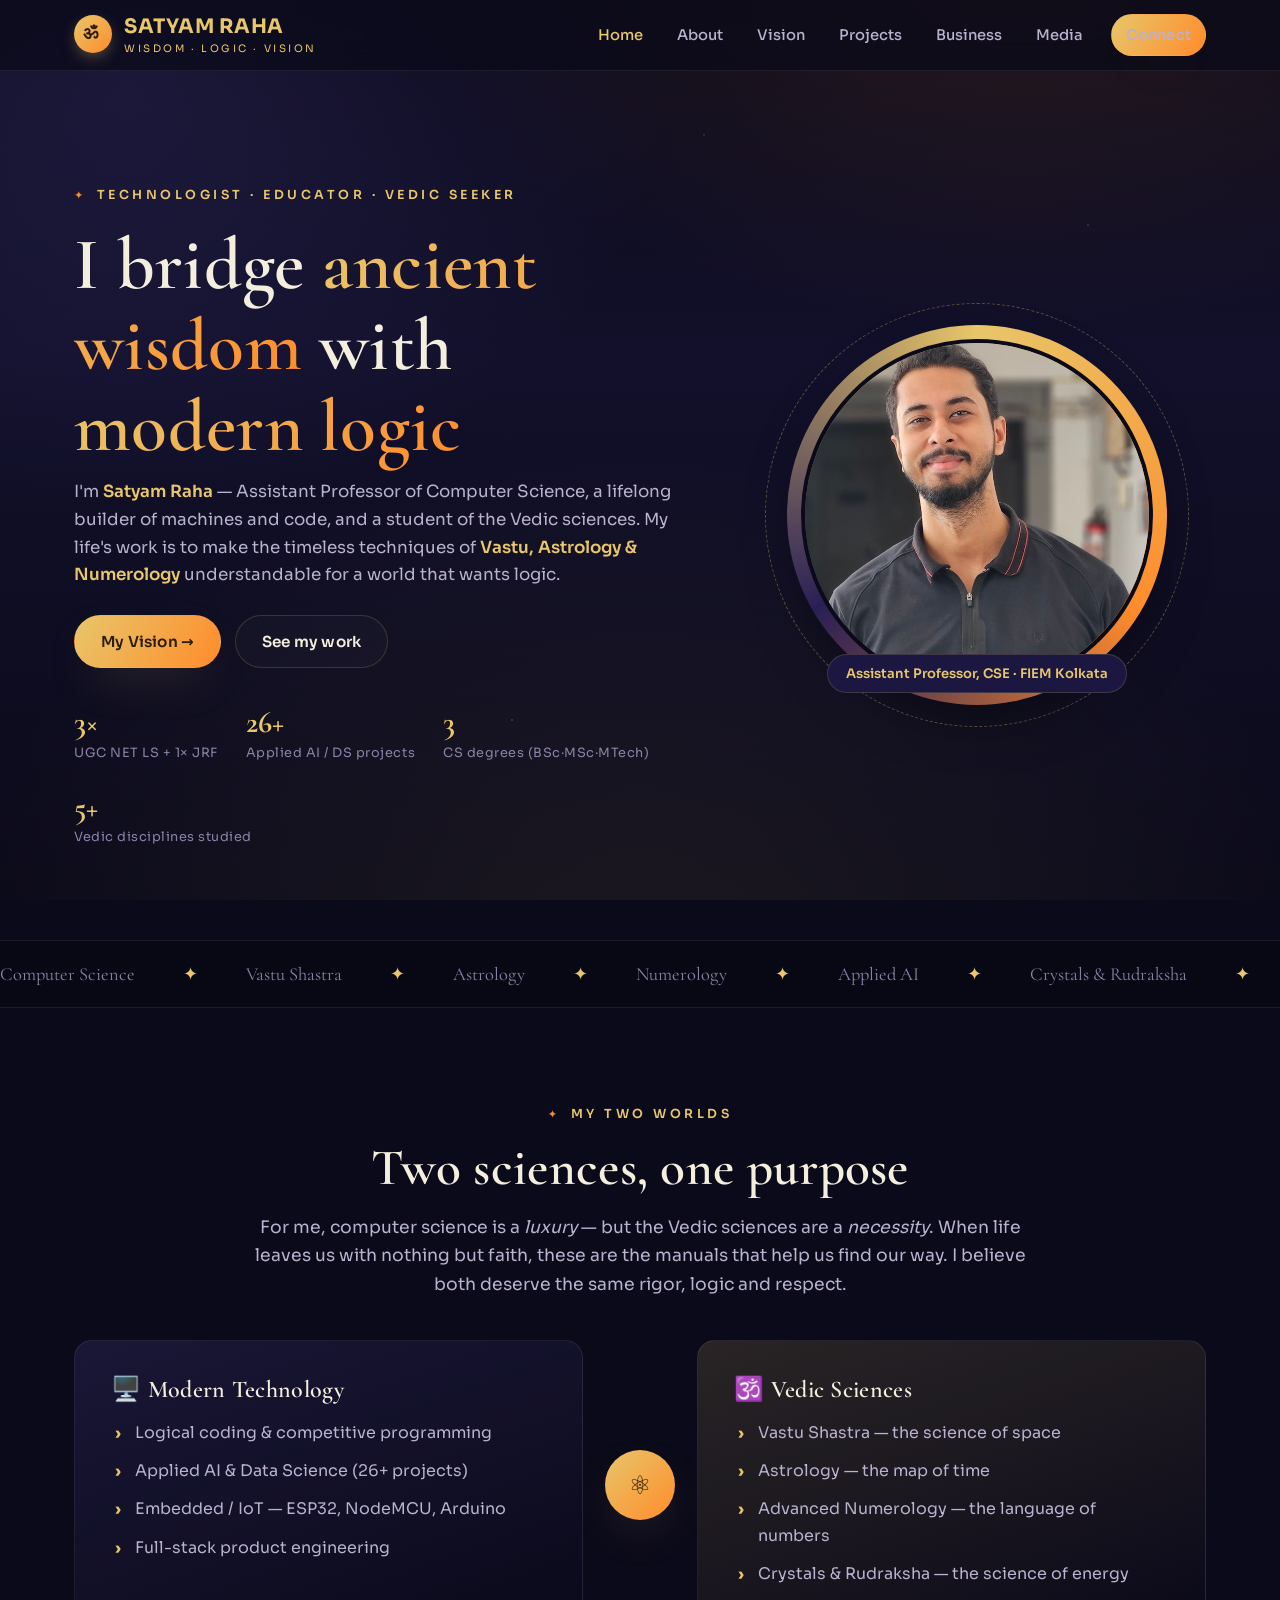
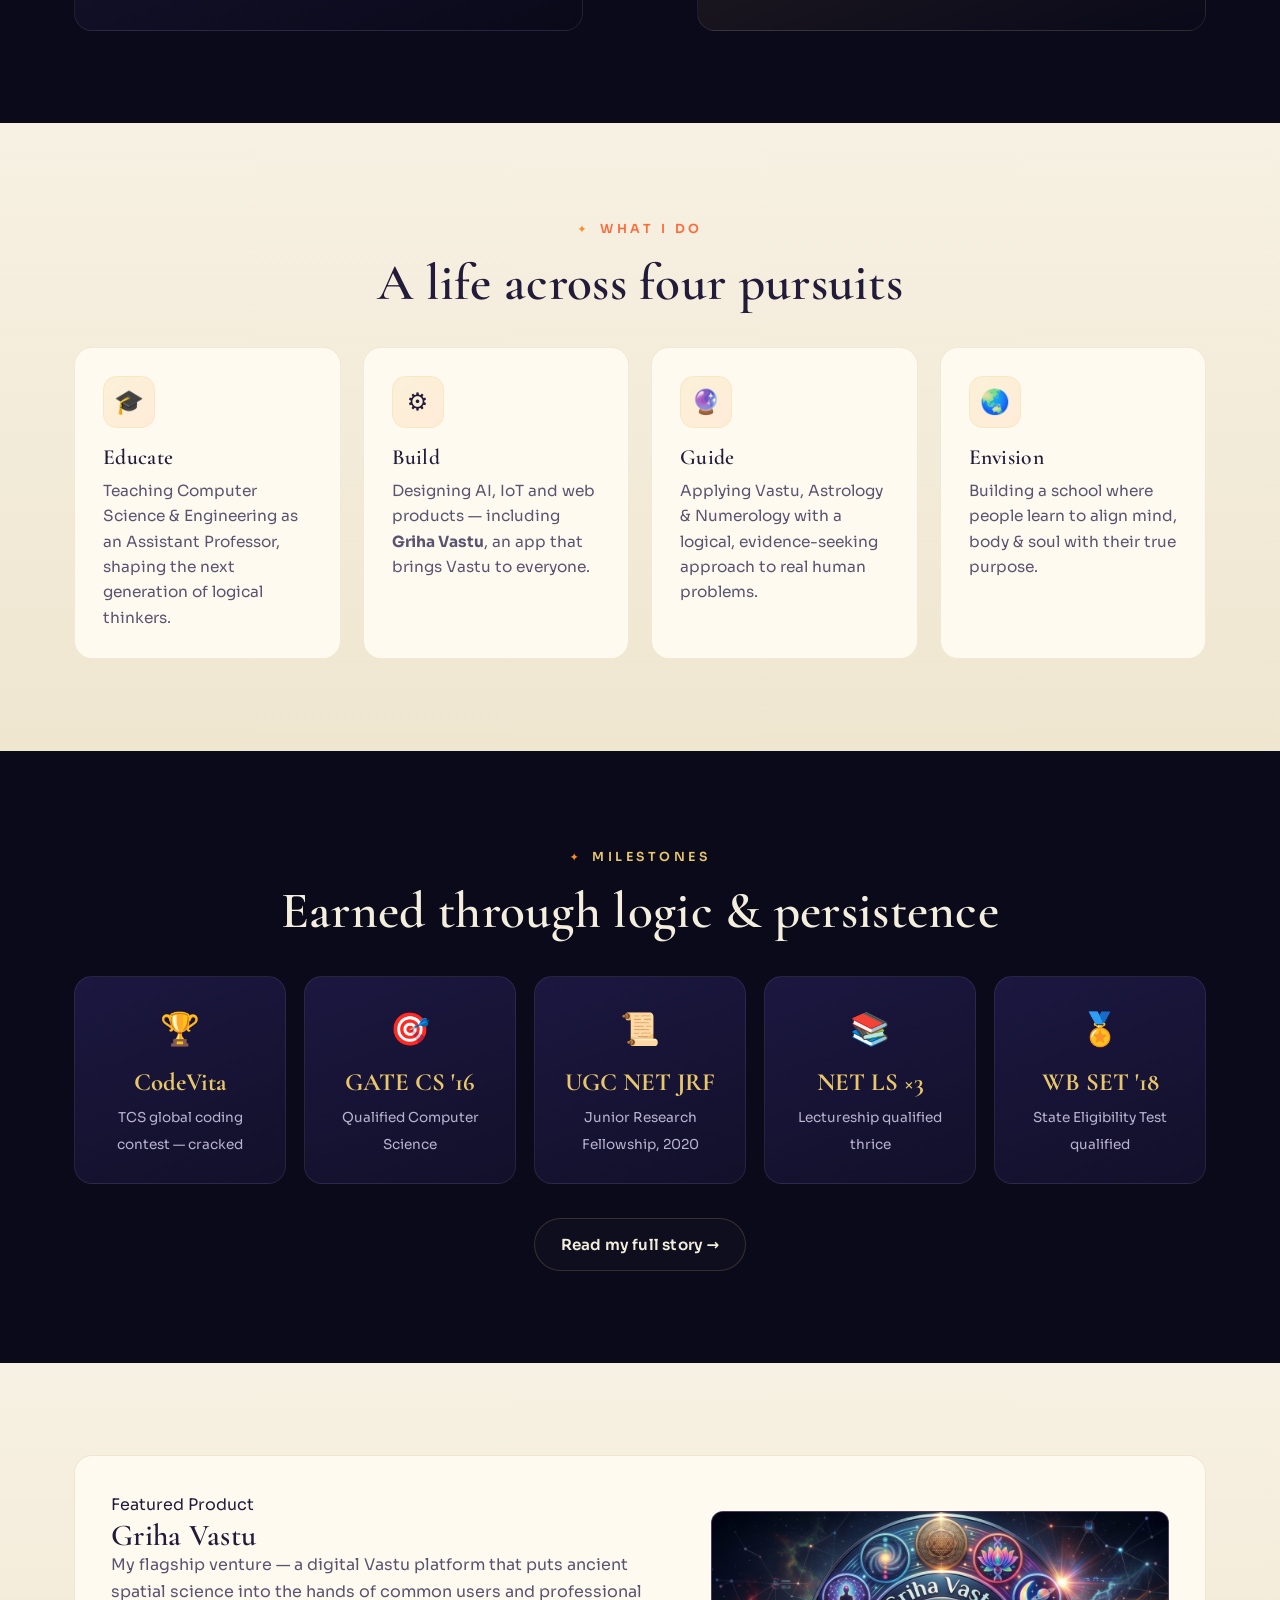
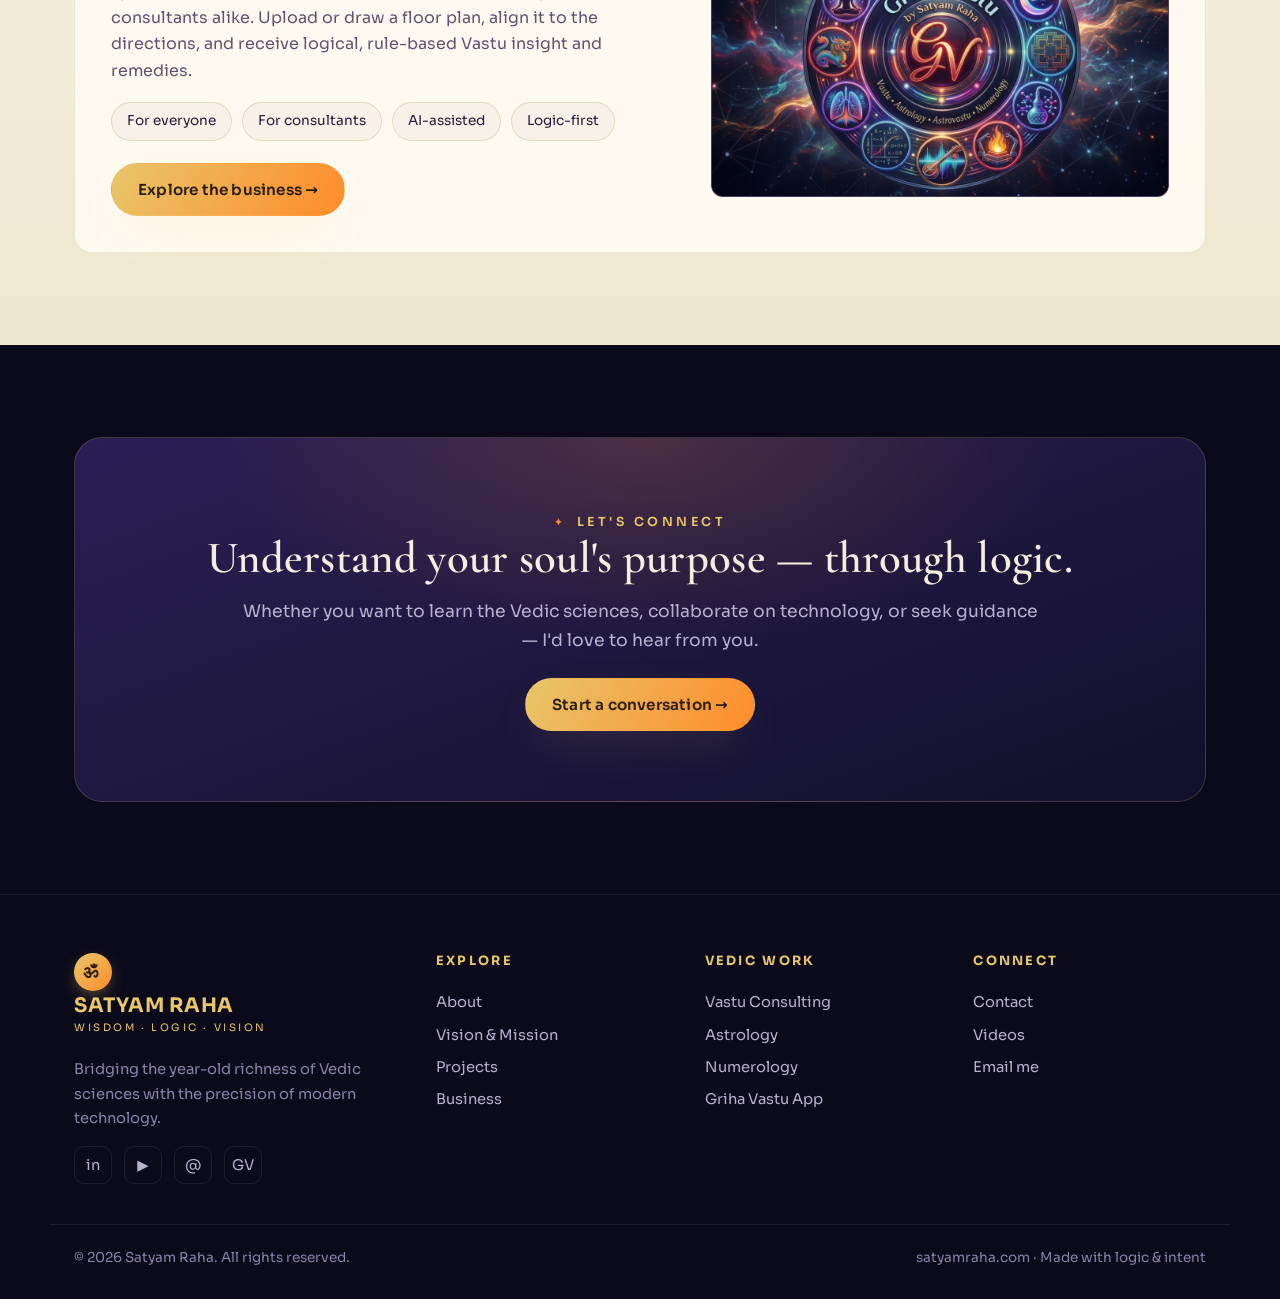
==== index.html @ 59d42d74 "Initial commit: Satyam Raha personal website Static multi-page personal site (HTML/CSS/vanilla JS, n" ====
<!DOCTYPE html>
<html lang="en">
<head>
  <meta charset="UTF-8" />
  <meta name="viewport" content="width=device-width, initial-scale=1.0" />
  <title>Satyam Raha — Bridging Vedic Sciences & Modern Technology</title>
  <meta name="description" content="Satyam Raha — Assistant Professor of Computer Science, technologist, and Vedic sciences practitioner building a bridge between ancient wisdom and modern logic." />
  <link rel="preconnect" href="https://fonts.googleapis.com" />
  <link rel="preconnect" href="https://fonts.gstatic.com" crossorigin />
  <link href="https://fonts.googleapis.com/css2?family=Cormorant+Garamond:wght@500;600;700&family=Sora:wght@300;400;500;600;700&display=swap" rel="stylesheet" />
  <link rel="stylesheet" href="assets/css/style.css" />
  <link rel="icon" href="assets/img/logo.png" />
</head>
<body>
  <div class="starfield"></div>

  <!-- NAV -->
  <header class="nav">
    <div class="nav-inner">
      <a class="brand" href="index.html">
        <span class="mark">ॐ</span>
        <span><b>Satyam Raha</b><span>Wisdom · Logic · Vision</span></span>
      </a>
      <nav class="nav-links">
        <a href="index.html">Home</a>
        <a href="about.html">About</a>
        <a href="vision.html">Vision</a>
        <a href="projects.html">Projects</a>
        <a href="business.html">Business</a>
        <a href="media.html">Media</a>
        <a class="btn btn-primary nav-cta" href="contact.html">Connect</a>
      </nav>
      <button class="nav-toggle" aria-label="Menu"><span></span><span></span><span></span></button>
    </div>
  </header>

  <!-- HERO -->
  <section class="hero">
    <div class="wrap hero-grid">
      <div class="reveal">
        <span class="eyebrow">Technologist · Educator · Vedic Seeker</span>
        <h1>I bridge <span class="accent">ancient wisdom</span> with <span class="accent">modern logic</span></h1>
        <p class="role">
          I'm <b>Satyam Raha</b> — Assistant Professor of Computer Science, a lifelong builder of
          machines and code, and a student of the Vedic sciences. My life's work is to make the
          timeless techniques of <b>Vastu, Astrology &amp; Numerology</b> understandable for a world
          that wants logic.
        </p>
        <div class="hero-cta">
          <a class="btn btn-primary" href="vision.html">My Vision →</a>
          <a class="btn btn-ghost" href="projects.html">See my work</a>
        </div>
        <div class="hero-stats">
          <div class="stat"><b>3×</b><span>UGC NET LS + 1× JRF</span></div>
          <div class="stat"><b>26+</b><span>Applied AI / DS projects</span></div>
          <div class="stat"><b>3</b><span>CS degrees (BSc·MSc·MTech)</span></div>
          <div class="stat"><b>5+</b><span>Vedic disciplines studied</span></div>
        </div>
      </div>
      <div class="portrait reveal">
        <div class="portrait-ring">
          <img src="assets/img/satyam.jpeg" alt="Satyam Raha" />
        </div>
        <div class="portrait-badge">Assistant Professor, CSE · FIEM Kolkata</div>
      </div>
    </div>
  </section>

  <!-- MARQUEE -->
  <div class="marquee">
    <div class="marquee-track">
      <span>Computer Science</span><span>Vastu Shastra</span><span>Astrology</span><span>Numerology</span>
      <span>Applied AI</span><span>Crystals &amp; Rudraksha</span><span>Embedded Systems</span><span>Teaching</span>
      <span>Computer Science</span><span>Vastu Shastra</span><span>Astrology</span><span>Numerology</span>
      <span>Applied AI</span><span>Crystals &amp; Rudraksha</span><span>Embedded Systems</span><span>Teaching</span>
    </div>
  </div>

  <!-- TWO SCIENCES -->
  <section>
    <div class="wrap center reveal">
      <span class="eyebrow">My Two Worlds</span>
      <h2 class="section-title">Two sciences, one purpose</h2>
      <p class="lead">For me, computer science is a <em>luxury</em> — but the Vedic sciences are a
        <em>necessity</em>. When life leaves us with nothing but faith, these are the manuals that help us
        find our way. I believe both deserve the same rigor, logic and respect.</p>
    </div>
    <div class="wrap" style="margin-top:42px">
      <div class="pillars reveal">
        <div class="pillar tech">
          <h3>🖥️ Modern Technology</h3>
          <ul>
            <li>Logical coding &amp; competitive programming</li>
            <li>Applied AI &amp; Data Science (26+ projects)</li>
            <li>Embedded / IoT — ESP32, NodeMCU, Arduino</li>
            <li>Full-stack product engineering</li>
          </ul>
        </div>
        <div class="bridge"><div class="orb">⚛️</div></div>
        <div class="pillar veda">
          <h3>🕉️ Vedic Sciences</h3>
          <ul>
            <li>Vastu Shastra — the science of space</li>
            <li>Astrology — the map of time</li>
            <li>Advanced Numerology — the language of numbers</li>
            <li>Crystals &amp; Rudraksha — the science of energy</li>
          </ul>
        </div>
      </div>
    </div>
  </section>

  <!-- WHAT I DO -->
  <section class="section-light">
    <div class="wrap center reveal">
      <span class="eyebrow">What I Do</span>
      <h2 class="section-title">A life across four pursuits</h2>
    </div>
    <div class="wrap grid grid-4 reveal" style="margin-top:36px">
      <article class="card">
        <div class="ico">🎓</div>
        <h3>Educate</h3>
        <p>Teaching Computer Science &amp; Engineering as an Assistant Professor, shaping the next generation of logical thinkers.</p>
      </article>
      <article class="card">
        <div class="ico">⚙️</div>
        <h3>Build</h3>
        <p>Designing AI, IoT and web products — including <b>Griha Vastu</b>, an app that brings Vastu to everyone.</p>
      </article>
      <article class="card">
        <div class="ico">🔮</div>
        <h3>Guide</h3>
        <p>Applying Vastu, Astrology &amp; Numerology with a logical, evidence-seeking approach to real human problems.</p>
      </article>
      <article class="card">
        <div class="ico">🌏</div>
        <h3>Envision</h3>
        <p>Building a school where people learn to align mind, body &amp; soul with their true purpose.</p>
      </article>
    </div>
  </section>

  <!-- ACHIEVEMENTS STRIP -->
  <section>
    <div class="wrap center reveal">
      <span class="eyebrow">Milestones</span>
      <h2 class="section-title">Earned through logic &amp; persistence</h2>
    </div>
    <div class="wrap badge-grid reveal" style="margin-top:36px">
      <div class="badge"><div class="medal">🏆</div><b>CodeVita</b><span>TCS global coding contest — cracked</span></div>
      <div class="badge"><div class="medal">🎯</div><b>GATE CS '16</b><span>Qualified Computer Science</span></div>
      <div class="badge"><div class="medal">📜</div><b>UGC NET JRF</b><span>Junior Research Fellowship, 2020</span></div>
      <div class="badge"><div class="medal">📚</div><b>NET LS ×3</b><span>Lectureship qualified thrice</span></div>
      <div class="badge"><div class="medal">🏅</div><b>WB SET '18</b><span>State Eligibility Test qualified</span></div>
    </div>
    <div class="wrap center" style="margin-top:34px">
      <a class="btn btn-ghost" href="about.html">Read my full story →</a>
    </div>
  </section>

  <!-- FEATURED: GRIHA VASTU -->
  <section class="section-light">
    <div class="wrap reveal">
      <div class="feature-row" style="background:var(--paper);border-color:rgba(180,150,80,.2)">
        <div>
          <span class="project tag">Featured Product</span>
          <h3 style="color:var(--t-dark);font-size:1.9rem">Griha Vastu</h3>
          <p style="color:var(--t-dark-mut)">My flagship venture — a digital Vastu platform that puts ancient
            spatial science into the hands of common users and professional consultants alike. Upload or draw a
            floor plan, align it to the directions, and receive logical, rule-based Vastu insight and remedies.</p>
          <div class="chips">
            <span class="chip">For everyone</span>
            <span class="chip">For consultants</span>
            <span class="chip">AI-assisted</span>
            <span class="chip">Logic-first</span>
          </div>
          <div style="margin-top:22px">
            <a class="btn btn-primary" href="business.html">Explore the business →</a>
          </div>
        </div>
        <div class="fr-media">
          <img src="assets/img/griha-vastu.jpg" alt="Griha Vastu" />
        </div>
      </div>
    </div>
  </section>

  <!-- CTA -->
  <section>
    <div class="wrap reveal">
      <div class="cta-banner">
        <span class="eyebrow" style="justify-content:center">Let's connect</span>
        <h2>Understand your soul's purpose — through logic.</h2>
        <p class="lead" style="margin:0 auto 24px">Whether you want to learn the Vedic sciences, collaborate on
          technology, or seek guidance — I'd love to hear from you.</p>
        <a class="btn btn-primary" href="contact.html">Start a conversation →</a>
      </div>
    </div>
  </section>

  <!-- FOOTER -->
  <footer class="footer">
    <div class="wrap footer-grid">
      <div>
        <a class="brand" href="index.html"><span class="mark">ॐ</span><span><b>Satyam Raha</b><span>Wisdom · Logic · Vision</span></span></a>
        <p class="blurb" style="margin-top:16px">Bridging the year-old richness of Vedic sciences with the precision of modern technology.</p>
        <div class="socials">
          <a href="https://www.linkedin.com/" title="LinkedIn" target="_blank" rel="noopener">in</a>
          <a href="https://www.youtube.com/" title="YouTube" target="_blank" rel="noopener">▶</a>
          <a href="mailto:raha786.satyam@gmail.com" title="Email">@</a>
          <a href="https://app.satyamraha.com" title="Griha Vastu" target="_blank" rel="noopener">GV</a>
        </div>
      </div>
      <div>
        <h5>Explore</h5>
        <a href="about.html">About</a>
        <a href="vision.html">Vision &amp; Mission</a>
        <a href="projects.html">Projects</a>
        <a href="business.html">Business</a>
      </div>
      <div>
        <h5>Vedic Work</h5>
        <a href="business.html">Vastu Consulting</a>
        <a href="business.html">Astrology</a>
        <a href="business.html">Numerology</a>
        <a href="https://app.satyamraha.com" target="_blank" rel="noopener">Griha Vastu App</a>
      </div>
      <div>
        <h5>Connect</h5>
        <a href="contact.html">Contact</a>
        <a href="media.html">Videos</a>
        <a href="mailto:raha786.satyam@gmail.com">Email me</a>
      </div>
    </div>
    <div class="wrap footer-bottom">
      <span>© <span id="year">2026</span> Satyam Raha. All rights reserved.</span>
      <span>satyamraha.com · Made with logic &amp; intent</span>
    </div>
  </footer>

  <script src="assets/js/main.js"></script>
</body>
</html>
---- assets/css/style.css ----
/* ===================================================================
   Satyam Raha — Personal Website
   Theme: "Where Ancient Wisdom meets Modern Logic"
   Palette: midnight indigo + temple gold + saffron, with cream light
   =================================================================== */

:root {
  /* Core palette */
  --ink:        #0b0a1a;   /* deepest background */
  --night:      #12102a;   /* primary dark */
  --night-2:    #1b1740;   /* raised dark surface */
  --violet:     #2a1f55;
  --gold:       #e8c66a;   /* temple gold */
  --gold-deep:  #d4af37;
  --saffron:    #ff8c2b;   /* warm accent */
  --saffron-2:  #ff6a3d;
  --cream:      #f7f1e3;   /* light background */
  --cream-2:    #efe6d0;
  --paper:      #fffaf0;

  /* Text */
  --t-light:    #f4eede;
  --t-mut:      #b9b2cf;
  --t-dim:      #8a83a8;
  --t-dark:     #221c3a;
  --t-dark-mut: #5b5470;

  /* System */
  --line:       rgba(232,198,106,.18);
  --line-soft:  rgba(255,255,255,.08);
  --radius:     18px;
  --radius-sm:  12px;
  --shadow:     0 24px 60px -24px rgba(0,0,0,.65);
  --shadow-gold:0 18px 50px -20px rgba(232,198,106,.35);
  --maxw:       1180px;

  --serif: "Cormorant Garamond", "Marcellus", Georgia, serif;
  --sans:  "Sora", "Inter", system-ui, -apple-system, sans-serif;
}

/* ---------- Reset ---------- */
* { margin: 0; padding: 0; box-sizing: border-box; }
html { scroll-behavior: smooth; -webkit-text-size-adjust: 100%; }
body {
  font-family: var(--sans);
  background: var(--ink);
  color: var(--t-light);
  line-height: 1.65;
  overflow-x: hidden;
  -webkit-font-smoothing: antialiased;
}
img { max-width: 100%; display: block; }
a { color: inherit; text-decoration: none; transition: color .2s ease; }
ul { list-style: none; }

/* ---------- Cosmic background ---------- */
.starfield {
  position: fixed; inset: 0; z-index: -2;
  background:
    radial-gradient(1100px 700px at 80% -10%, rgba(255,140,43,.12), transparent 60%),
    radial-gradient(900px 700px at 10% 10%, rgba(106,90,205,.16), transparent 60%),
    radial-gradient(1200px 900px at 50% 110%, rgba(232,198,106,.08), transparent 60%),
    linear-gradient(180deg, var(--ink), var(--night) 40%, var(--ink));
}
.starfield::after {
  content: ""; position: absolute; inset: 0;
  background-image:
    radial-gradient(1.4px 1.4px at 20% 30%, rgba(255,255,255,.7), transparent),
    radial-gradient(1.2px 1.2px at 70% 60%, rgba(255,255,255,.5), transparent),
    radial-gradient(1.6px 1.6px at 40% 80%, rgba(232,198,106,.6), transparent),
    radial-gradient(1.1px 1.1px at 85% 25%, rgba(255,255,255,.55), transparent),
    radial-gradient(1.3px 1.3px at 55% 15%, rgba(255,255,255,.4), transparent),
    radial-gradient(1.2px 1.2px at 12% 70%, rgba(255,255,255,.5), transparent);
  background-repeat: repeat;
  opacity: .55;
  animation: twinkle 9s ease-in-out infinite alternate;
}
@keyframes twinkle { from { opacity: .35; } to { opacity: .7; } }

/* ---------- Layout helpers ---------- */
.wrap { width: 100%; max-width: var(--maxw); margin: 0 auto; padding: 0 24px; }
section { padding: 92px 0; position: relative; }
.eyebrow {
  display: inline-flex; align-items: center; gap: 10px;
  font-size: .78rem; letter-spacing: .28em; text-transform: uppercase;
  color: var(--gold); font-weight: 600;
}
.eyebrow::before { content: "✦"; color: var(--saffron); font-size: .9em; }
h1, h2, h3 { font-family: var(--serif); font-weight: 600; line-height: 1.1; letter-spacing: .3px; }
h2.section-title { font-size: clamp(2rem, 4.5vw, 3.2rem); margin: 14px 0 16px; }
.lead { color: var(--t-mut); font-size: 1.08rem; max-width: 62ch; }
.gold-text { color: var(--gold); }
.center { text-align: center; }
.center .lead { margin-inline: auto; }

/* ---------- Buttons ---------- */
.btn {
  display: inline-flex; align-items: center; gap: 10px;
  padding: 13px 26px; border-radius: 999px;
  font-weight: 600; font-size: .95rem; letter-spacing: .2px;
  cursor: pointer; border: 1px solid transparent; transition: all .25s ease;
}
.btn-primary {
  background: linear-gradient(120deg, var(--gold), var(--saffron));
  color: #2a1d05; box-shadow: var(--shadow-gold);
}
.btn-primary:hover { transform: translateY(-2px); filter: brightness(1.06); }
.btn-ghost { border-color: var(--line); color: var(--t-light); background: rgba(255,255,255,.02); }
.btn-ghost:hover { border-color: var(--gold); color: var(--gold); }

/* ===================================================================
   NAVBAR
   =================================================================== */
.nav {
  position: sticky; top: 0; z-index: 50;
  backdrop-filter: blur(14px);
  background: rgba(11,10,26,.72);
  border-bottom: 1px solid var(--line-soft);
}
.nav-inner {
  display: flex; align-items: center; justify-content: space-between;
  height: 70px; max-width: var(--maxw); margin: 0 auto; padding: 0 24px;
}
.brand { display: flex; align-items: center; gap: 12px; font-family: var(--serif); }
.brand .mark {
  width: 38px; height: 38px; border-radius: 50%;
  display: grid; place-items: center; font-size: 1.1rem; font-weight: 700;
  background: linear-gradient(135deg, var(--gold), var(--saffron));
  color: #2a1d05; box-shadow: 0 6px 18px -6px rgba(232,198,106,.6);
}
.brand b { font-size: 1.25rem; letter-spacing: .5px; }
.brand span { display: block; font-family: var(--sans); font-size: .64rem; letter-spacing: .25em; text-transform: uppercase; color: var(--gold); margin-top: -2px; }
.nav-links { display: flex; align-items: center; gap: 6px; }
.nav-links a {
  padding: 8px 14px; border-radius: 999px; font-size: .92rem; color: var(--t-mut); font-weight: 500;
}
.nav-links a:hover { color: var(--t-light); }
.nav-links a.active { color: var(--gold); }
.nav-cta { margin-left: 8px; }
.nav-toggle { display: none; background: none; border: 0; cursor: pointer; flex-direction: column; gap: 5px; }
.nav-toggle span { width: 24px; height: 2px; background: var(--gold); transition: .3s; }

/* ===================================================================
   HERO
   =================================================================== */
.hero { padding: 110px 0 90px; position: relative; }
.hero-grid { display: grid; grid-template-columns: 1.15fr .85fr; gap: 56px; align-items: center; }
.hero h1 { font-size: clamp(2.6rem, 6vw, 4.6rem); margin: 18px 0 10px; }
.hero h1 .accent {
  background: linear-gradient(120deg, var(--gold), var(--saffron));
  -webkit-background-clip: text; background-clip: text; color: transparent;
}
.hero .role { font-size: 1.05rem; color: var(--t-mut); margin-bottom: 26px; }
.hero .role b { color: var(--gold); font-weight: 600; }
.hero-cta { display: flex; gap: 14px; flex-wrap: wrap; margin-top: 6px; }
.hero-stats { display: flex; gap: 28px; margin-top: 40px; flex-wrap: wrap; }
.hero-stats .stat b { font-family: var(--serif); font-size: 1.9rem; color: var(--gold); display: block; line-height: 1; }
.hero-stats .stat span { font-size: .8rem; color: var(--t-dim); letter-spacing: .04em; }

/* Portrait with mandala ring */
.portrait { position: relative; justify-self: center; }
.portrait-ring {
  position: relative; width: min(380px, 78vw); aspect-ratio: 1;
  border-radius: 50%; padding: 14px;
  background: conic-gradient(from 0deg, var(--gold), var(--saffron), var(--violet), var(--gold));
  box-shadow: var(--shadow);
  animation: spin 26s linear infinite;
}
.portrait-ring::before {
  content: ""; position: absolute; inset: -22px; border-radius: 50%;
  border: 1px dashed rgba(232,198,106,.35);
}
.portrait-ring img {
  width: 100%; height: 100%; object-fit: cover; border-radius: 50%;
  border: 4px solid var(--ink); animation: spin 26s linear infinite reverse;
}
@keyframes spin { to { transform: rotate(360deg); } }
.portrait-badge {
  position: absolute; bottom: 12px; left: 50%; transform: translateX(-50%);
  background: var(--night-2); border: 1px solid var(--line);
  padding: 8px 18px; border-radius: 999px; font-size: .82rem; white-space: nowrap;
  box-shadow: var(--shadow); color: var(--gold); font-weight: 600;
}

/* Marquee strip */
.marquee {
  border-top: 1px solid var(--line-soft); border-bottom: 1px solid var(--line-soft);
  padding: 18px 0; overflow: hidden; background: rgba(0,0,0,.2);
}
.marquee-track { display: flex; gap: 48px; white-space: nowrap; animation: slide 28s linear infinite; }
.marquee-track span { font-family: var(--serif); font-size: 1.15rem; color: var(--t-dim); display: inline-flex; gap: 48px; }
.marquee-track span::after { content: "✦"; color: var(--gold); }
@keyframes slide { to { transform: translateX(-50%); } }

/* ===================================================================
   CARDS / GRIDS
   =================================================================== */
.grid { display: grid; gap: 22px; }
.grid-2 { grid-template-columns: repeat(2, 1fr); }
.grid-3 { grid-template-columns: repeat(3, 1fr); }
.grid-4 { grid-template-columns: repeat(4, 1fr); }

.card {
  background: linear-gradient(160deg, var(--night-2), var(--night));
  border: 1px solid var(--line-soft); border-radius: var(--radius);
  padding: 28px; transition: transform .3s ease, border-color .3s ease, box-shadow .3s ease;
  position: relative; overflow: hidden;
}
.card::after {
  content: ""; position: absolute; inset: 0; opacity: 0; transition: opacity .3s;
  background: radial-gradient(400px 200px at 100% 0, rgba(232,198,106,.12), transparent 60%);
}
.card:hover { transform: translateY(-6px); border-color: var(--line); box-shadow: var(--shadow); }
.card:hover::after { opacity: 1; }
.card .ico {
  width: 52px; height: 52px; border-radius: 14px; display: grid; place-items: center;
  font-size: 1.5rem; margin-bottom: 18px;
  background: linear-gradient(135deg, rgba(232,198,106,.18), rgba(255,140,43,.12));
  border: 1px solid var(--line);
}
.card h3 { font-size: 1.35rem; margin-bottom: 8px; }
.card p { color: var(--t-mut); font-size: .96rem; }

/* Pillars (two sciences) */
.pillars { display: grid; grid-template-columns: 1fr auto 1fr; gap: 0; align-items: stretch; }
.pillar { padding: 36px; border-radius: var(--radius); border: 1px solid var(--line-soft); }
.pillar.tech { background: linear-gradient(160deg, rgba(106,90,205,.16), transparent); }
.pillar.veda { background: linear-gradient(160deg, rgba(232,198,106,.14), transparent); }
.pillar h3 { font-size: 1.5rem; margin-bottom: 10px; }
.pillar ul li { color: var(--t-mut); padding: 6px 0 6px 24px; position: relative; }
.pillar ul li::before { content: "›"; position: absolute; left: 4px; color: var(--gold); font-weight: 700; }
.bridge {
  display: grid; place-items: center; padding: 0 22px; min-width: 90px;
}
.bridge .orb {
  width: 70px; height: 70px; border-radius: 50%; display: grid; place-items: center; font-size: 1.6rem;
  background: linear-gradient(135deg, var(--gold), var(--saffron)); color: #2a1d05;
  box-shadow: var(--shadow-gold); animation: pulse 3s ease-in-out infinite;
}
@keyframes pulse { 0%,100% { transform: scale(1); } 50% { transform: scale(1.08); } }

/* ===================================================================
   TIMELINE
   =================================================================== */
.timeline { position: relative; margin-top: 30px; padding-left: 6px; }
.timeline::before { content: ""; position: absolute; left: 9px; top: 6px; bottom: 6px; width: 2px;
  background: linear-gradient(var(--gold), var(--saffron), transparent); }
.tl-item { position: relative; padding: 0 0 32px 42px; }
.tl-item::before {
  content: ""; position: absolute; left: 2px; top: 4px; width: 16px; height: 16px; border-radius: 50%;
  background: var(--ink); border: 3px solid var(--gold); box-shadow: 0 0 0 4px rgba(232,198,106,.12);
}
.tl-item .yr { font-family: var(--serif); color: var(--saffron); font-size: 1.1rem; font-weight: 600; }
.tl-item h4 { font-size: 1.12rem; margin: 2px 0 4px; }
.tl-item p { color: var(--t-mut); font-size: .95rem; }

/* ---------- Chips ---------- */
.chips { display: flex; flex-wrap: wrap; gap: 10px; margin-top: 18px; }
.chip {
  padding: 7px 15px; border-radius: 999px; font-size: .85rem; color: var(--t-light);
  background: rgba(255,255,255,.04); border: 1px solid var(--line-soft);
}
.chip.gold { border-color: var(--line); color: var(--gold); }

/* ---------- Achievement badges ---------- */
.badge-grid { display: grid; grid-template-columns: repeat(auto-fit, minmax(180px,1fr)); gap: 18px; }
.badge {
  text-align: center; padding: 26px 18px; border-radius: var(--radius);
  background: linear-gradient(160deg, var(--night-2), var(--night)); border: 1px solid var(--line-soft);
  transition: transform .3s, border-color .3s;
}
.badge:hover { transform: translateY(-5px); border-color: var(--gold); }
.badge .medal { font-size: 2rem; }
.badge b { display: block; font-family: var(--serif); font-size: 1.55rem; color: var(--gold); margin: 6px 0 2px; }
.badge span { font-size: .85rem; color: var(--t-mut); }

/* ---------- Section variants ---------- */
.section-light {
  background: linear-gradient(180deg, var(--cream), var(--cream-2));
  color: var(--t-dark);
}
.section-light .eyebrow { color: var(--saffron-2); }
.section-light .lead { color: var(--t-dark-mut); }
.section-light .card { background: var(--paper); border-color: rgba(180,150,80,.18); color: var(--t-dark); }
.section-light .card p { color: var(--t-dark-mut); }
.section-light .chip { background: rgba(0,0,0,.03); border-color: rgba(180,150,80,.25); color: var(--t-dark); }

/* ===================================================================
   PAGE HEADER (interior pages)
   =================================================================== */
.page-head { padding: 86px 0 50px; text-align: center; }
.page-head h1 { font-size: clamp(2.4rem, 5.5vw, 3.8rem); margin: 14px 0 14px; }
.page-head .lead { margin-inline: auto; }
.breadcrumb { font-size: .82rem; color: var(--t-dim); letter-spacing: .04em; }
.breadcrumb a:hover { color: var(--gold); }

/* ===================================================================
   PROJECT / MEDIA cards
   =================================================================== */
.project { display: grid; grid-template-columns: 1fr; }
.project .tag { font-size: .76rem; letter-spacing: .14em; text-transform: uppercase; color: var(--saffron); font-weight: 600; }
.project h3 { font-size: 1.45rem; margin: 8px 0; }
.project .meta { display: flex; gap: 16px; flex-wrap: wrap; margin-top: 14px; font-size: .82rem; color: var(--t-dim); }
.feature-row {
  display: grid; grid-template-columns: 1.1fr .9fr; gap: 40px; align-items: center;
  padding: 36px; border-radius: var(--radius);
  background: linear-gradient(160deg, var(--night-2), var(--night)); border: 1px solid var(--line-soft);
}
.feature-row.reverse { grid-template-columns: .9fr 1.1fr; }
.feature-row.reverse .fr-media { order: -1; }
.fr-media {
  border-radius: var(--radius-sm); overflow: hidden; border: 1px solid var(--line);
  background: var(--violet); aspect-ratio: 16/10; display: grid; place-items: center;
}
.fr-media img { width: 100%; height: 100%; object-fit: cover; }

.video-card { padding: 0; overflow: hidden; }
.video-thumb {
  aspect-ratio: 16/9; display: grid; place-items: center; position: relative;
  background: linear-gradient(135deg, var(--violet), var(--night)); border-bottom: 1px solid var(--line);
}
.video-thumb .play {
  width: 64px; height: 64px; border-radius: 50%; display: grid; place-items: center; font-size: 1.4rem;
  background: linear-gradient(135deg, var(--gold), var(--saffron)); color: #2a1d05; box-shadow: var(--shadow-gold);
}
.video-card .body { padding: 20px 22px 24px; }

/* ===================================================================
   CONTACT
   =================================================================== */
.contact-grid { display: grid; grid-template-columns: 1fr 1fr; gap: 40px; }
.field { margin-bottom: 16px; }
.field label { display: block; font-size: .85rem; color: var(--t-mut); margin-bottom: 6px; }
.field input, .field textarea {
  width: 100%; padding: 13px 16px; border-radius: var(--radius-sm);
  background: rgba(255,255,255,.04); border: 1px solid var(--line-soft); color: var(--t-light);
  font-family: var(--sans); font-size: .95rem; transition: border-color .2s;
}
.field input:focus, .field textarea:focus { outline: none; border-color: var(--gold); }
.contact-info li { display: flex; gap: 14px; align-items: flex-start; padding: 14px 0; border-bottom: 1px solid var(--line-soft); }
.contact-info .ci-ic { font-size: 1.3rem; }
.contact-info b { display: block; }
.contact-info span { color: var(--t-mut); font-size: .92rem; }

/* ===================================================================
   CTA banner
   =================================================================== */
.cta-banner {
  text-align: center; padding: 70px 40px; border-radius: 28px;
  background:
    radial-gradient(600px 300px at 50% 0, rgba(255,140,43,.18), transparent 70%),
    linear-gradient(160deg, var(--violet), var(--night));
  border: 1px solid var(--line);
}
.cta-banner h2 { font-size: clamp(2rem, 4vw, 2.8rem); margin-bottom: 14px; }

/* ===================================================================
   FOOTER
   =================================================================== */
.footer { border-top: 1px solid var(--line-soft); padding: 56px 0 30px; background: var(--ink); }
.footer-grid { display: grid; grid-template-columns: 1.4fr 1fr 1fr 1fr; gap: 36px; }
.footer h5 { color: var(--gold); font-size: .8rem; letter-spacing: .18em; text-transform: uppercase; margin-bottom: 14px; }
.footer a { color: var(--t-mut); font-size: .92rem; display: block; padding: 4px 0; }
.footer a:hover { color: var(--gold); }
.footer .blurb { color: var(--t-dim); font-size: .92rem; max-width: 32ch; }
.socials { display: flex; gap: 12px; margin-top: 16px; }
.socials a {
  width: 38px; height: 38px; border-radius: 10px; display: grid; place-items: center;
  border: 1px solid var(--line-soft); color: var(--t-mut);
}
.socials a:hover { border-color: var(--gold); color: var(--gold); }
.footer-bottom { margin-top: 40px; padding-top: 22px; border-top: 1px solid var(--line-soft);
  display: flex; justify-content: space-between; gap: 16px; flex-wrap: wrap; color: var(--t-dim); font-size: .85rem; }

/* ===================================================================
   Scroll reveal
   =================================================================== */
.reveal { opacity: 0; transform: translateY(26px); transition: opacity .7s ease, transform .7s ease; }
.reveal.in { opacity: 1; transform: none; }

/* ===================================================================
   RESPONSIVE
   =================================================================== */
@media (max-width: 940px) {
  .hero-grid { grid-template-columns: 1fr; text-align: center; }
  .hero-cta, .hero-stats { justify-content: center; }
  .portrait { order: -1; }
  .grid-4 { grid-template-columns: repeat(2, 1fr); }
  .grid-3 { grid-template-columns: repeat(2, 1fr); }
  .pillars { grid-template-columns: 1fr; gap: 18px; }
  .bridge { transform: rotate(90deg); padding: 8px; }
  .feature-row, .feature-row.reverse { grid-template-columns: 1fr; }
  .feature-row.reverse .fr-media { order: 0; }
  .contact-grid { grid-template-columns: 1fr; }
  .footer-grid { grid-template-columns: 1fr 1fr; }
}
/* Collapse nav to a hamburger before it gets cramped */
@media (max-width: 920px) {
  .nav-links {
    position: fixed; inset: 70px 0 auto 0; flex-direction: column; align-items: stretch; gap: 0;
    background: var(--night); border-bottom: 1px solid var(--line); padding: 14px 20px 22px;
    transform: translateY(-130%); transition: transform .35s ease; z-index: 49;
  }
  .nav-links.open { transform: none; }
  .nav-links a { padding: 12px 8px; border-bottom: 1px solid var(--line-soft); }
  .nav-links .nav-cta { margin: 10px 8px 0; text-align: center; justify-content: center; }
  .nav-toggle { display: flex; }
}

@media (max-width: 640px) {
  section { padding: 64px 0; }
  .grid-2, .grid-3, .grid-4 { grid-template-columns: 1fr; }
  .footer-grid { grid-template-columns: 1fr; }
  .hero-stats { gap: 22px; }
}
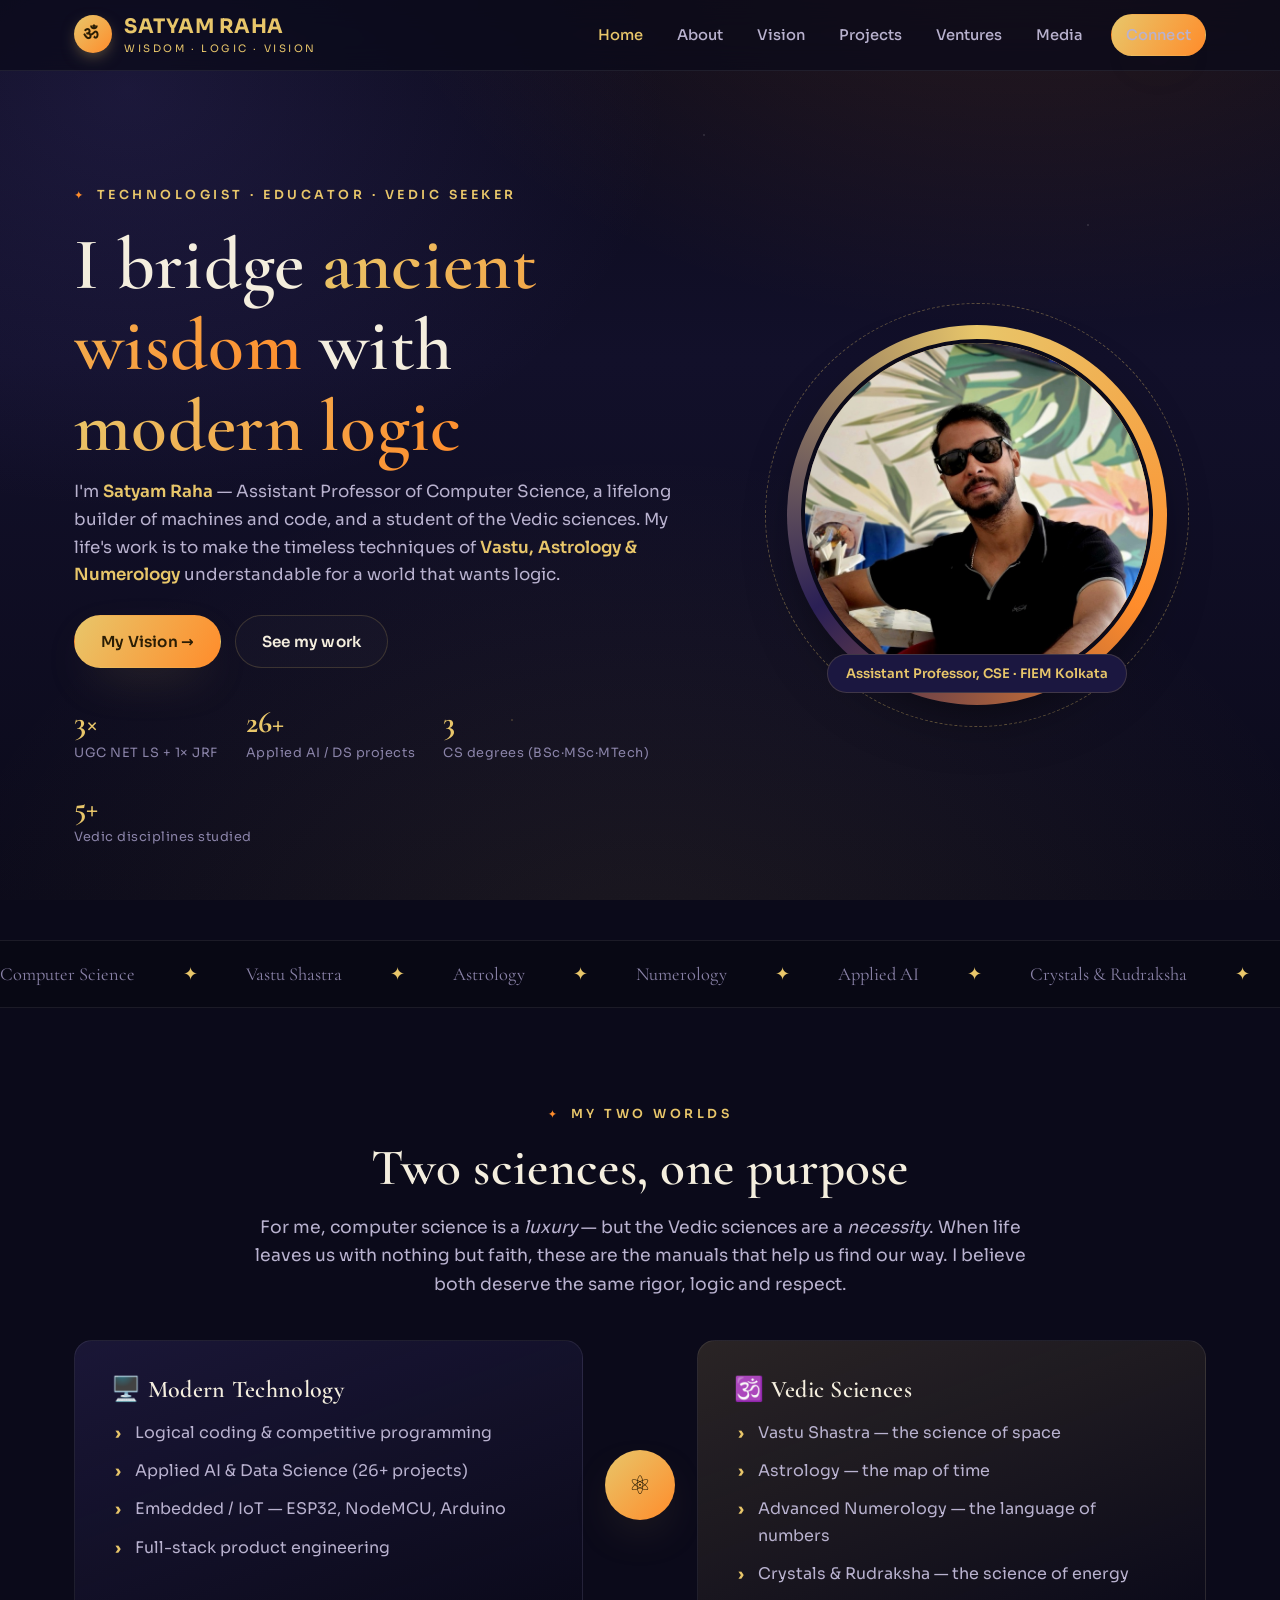
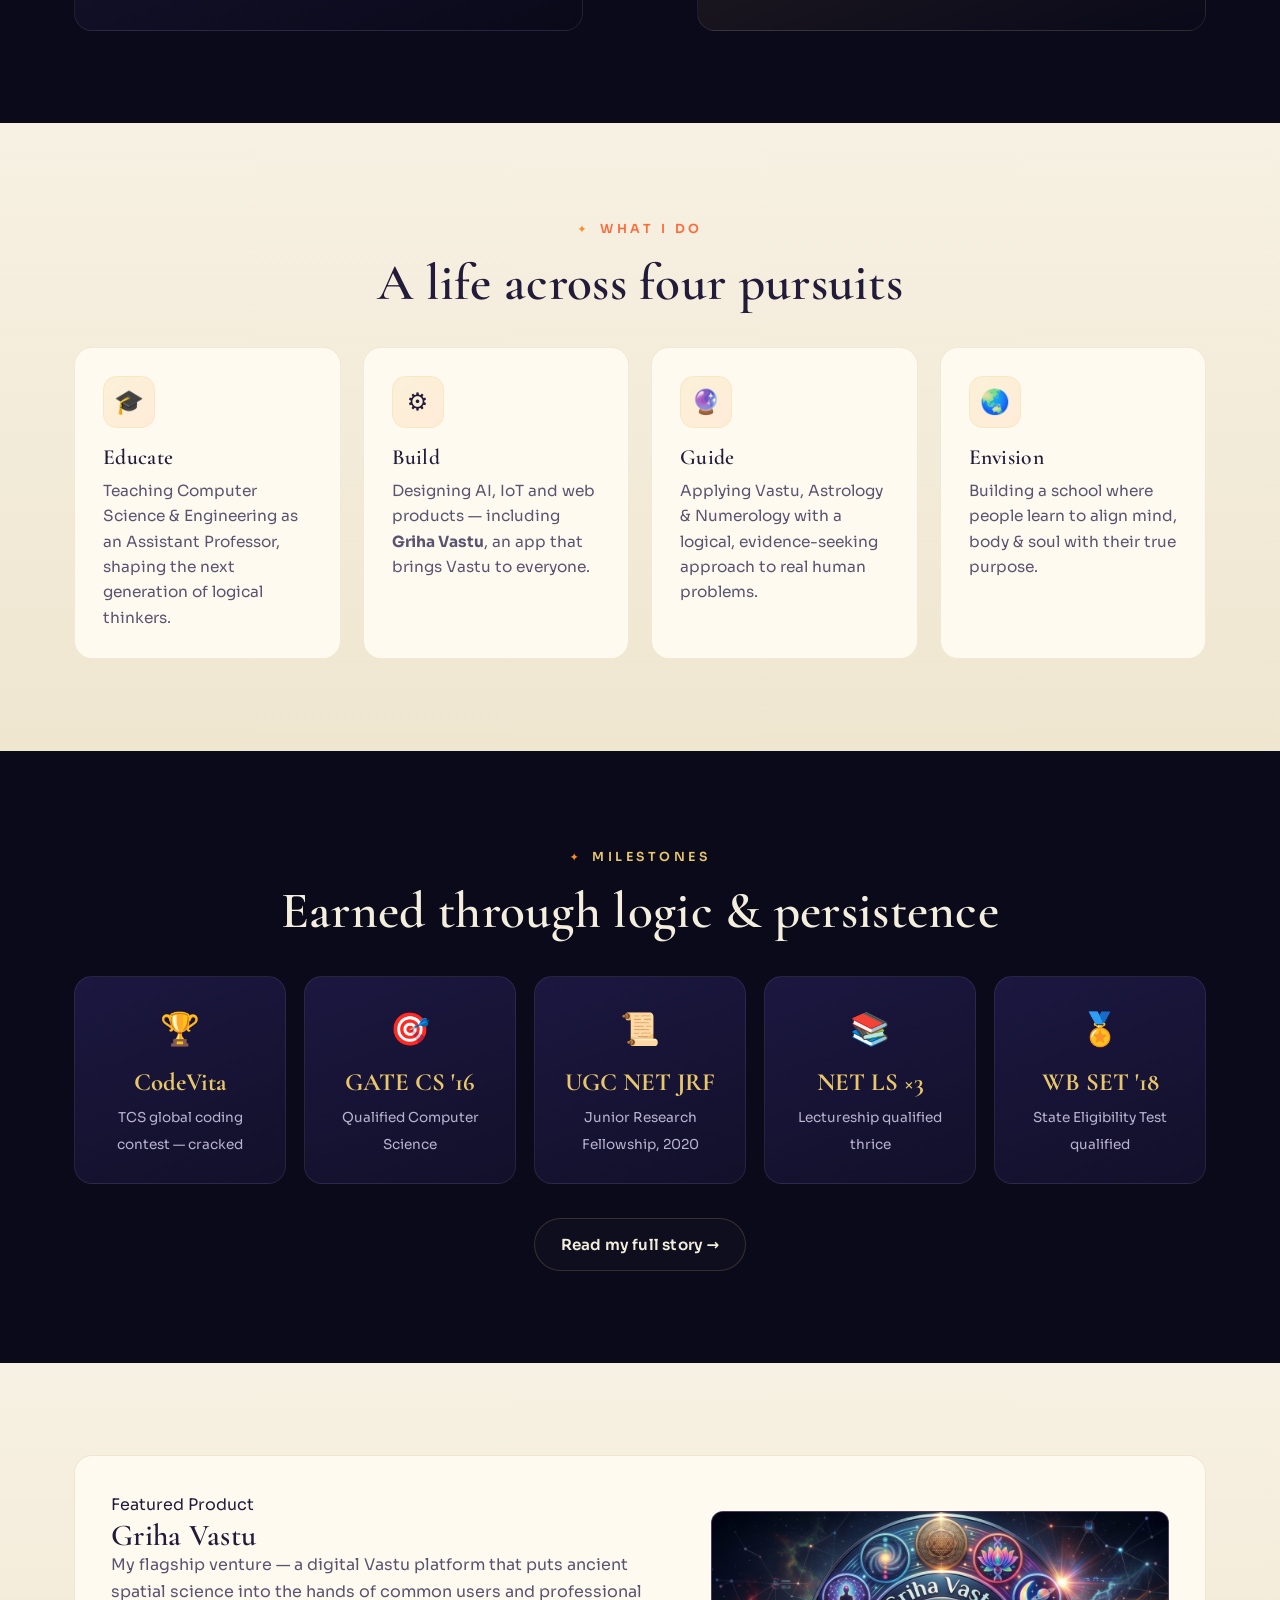
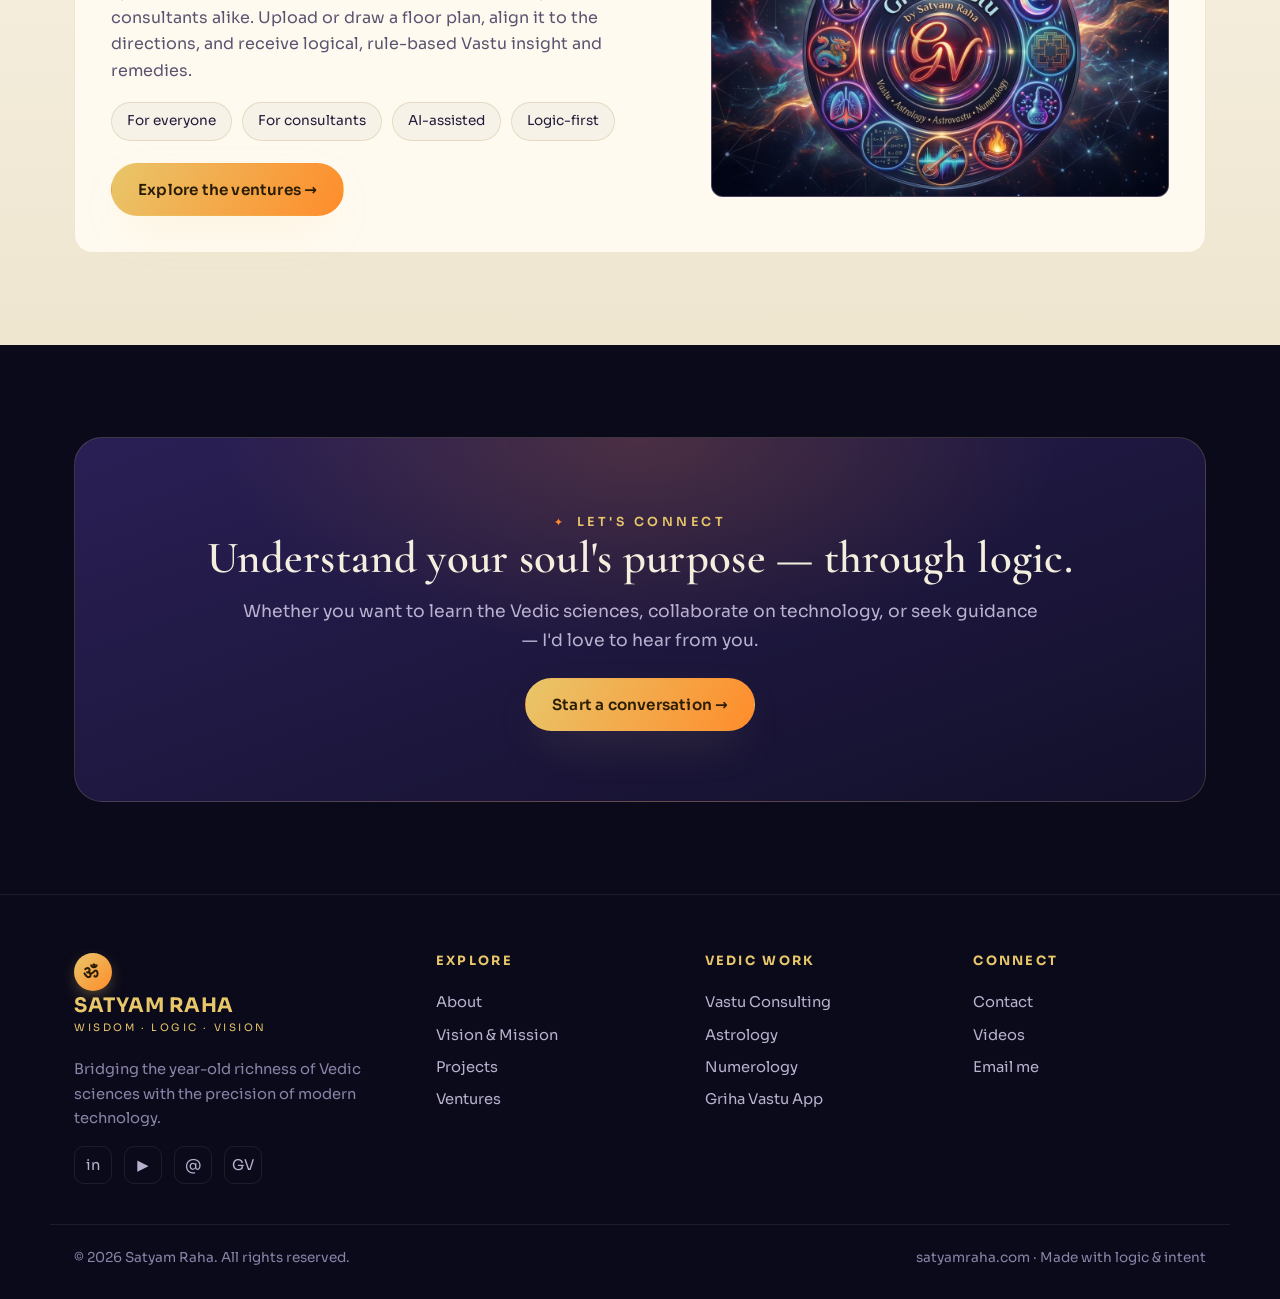
==== commit 474402ec: "Rename "Business" to "Ventures" site-wide Renamed business.html -> ventures.html, updated all nav/fo" ====
--- a/index.html
+++ b/index.html
@@ -26,7 +26,7 @@
         <a href="about.html">About</a>
         <a href="vision.html">Vision</a>
         <a href="projects.html">Projects</a>
-        <a href="business.html">Business</a>
+        <a href="ventures.html">Ventures</a>
         <a href="media.html">Media</a>
         <a class="btn btn-primary nav-cta" href="contact.html">Connect</a>
       </nav>
@@ -175,7 +175,7 @@
             <span class="chip">Logic-first</span>
           </div>
           <div style="margin-top:22px">
-            <a class="btn btn-primary" href="business.html">Explore the business →</a>
+            <a class="btn btn-primary" href="ventures.html">Explore the ventures →</a>
           </div>
         </div>
         <div class="fr-media">
@@ -216,13 +216,13 @@
         <a href="about.html">About</a>
         <a href="vision.html">Vision &amp; Mission</a>
         <a href="projects.html">Projects</a>
-        <a href="business.html">Business</a>
+        <a href="ventures.html">Ventures</a>
       </div>
       <div>
         <h5>Vedic Work</h5>
-        <a href="business.html">Vastu Consulting</a>
-        <a href="business.html">Astrology</a>
-        <a href="business.html">Numerology</a>
+        <a href="ventures.html">Vastu Consulting</a>
+        <a href="ventures.html">Astrology</a>
+        <a href="ventures.html">Numerology</a>
         <a href="https://app.satyamraha.com" target="_blank" rel="noopener">Griha Vastu App</a>
       </div>
       <div>
--- a/assets/css/style.css
+++ b/assets/css/style.css
@@ -171,7 +171,7 @@
   border: 1px dashed rgba(232,198,106,.35);
 }
 .portrait-ring img {
-  width: 100%; height: 100%; object-fit: cover; border-radius: 50%;
+  width: 100%; height: 100%; object-fit: cover; object-position: center 20%; border-radius: 50%;
   border: 4px solid var(--ink); animation: spin 26s linear infinite reverse;
 }
 @keyframes spin { to { transform: rotate(360deg); } }
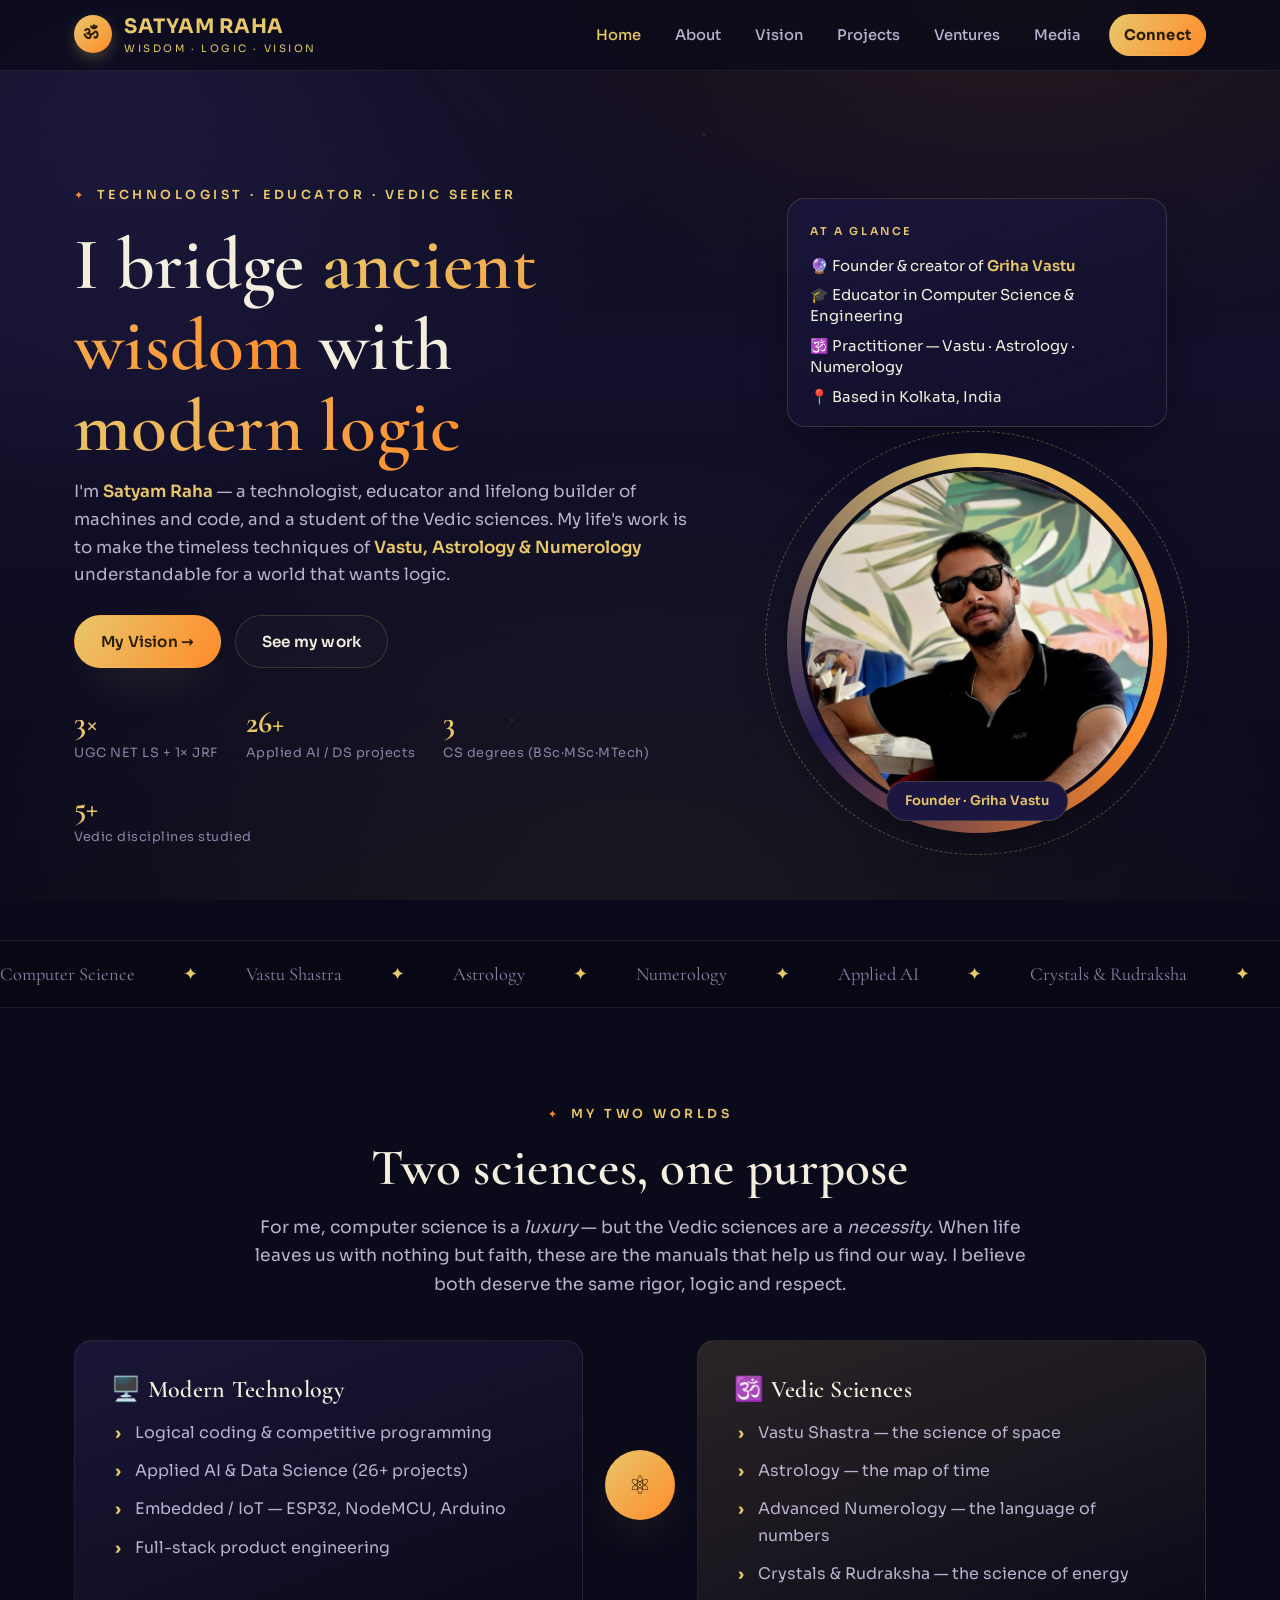
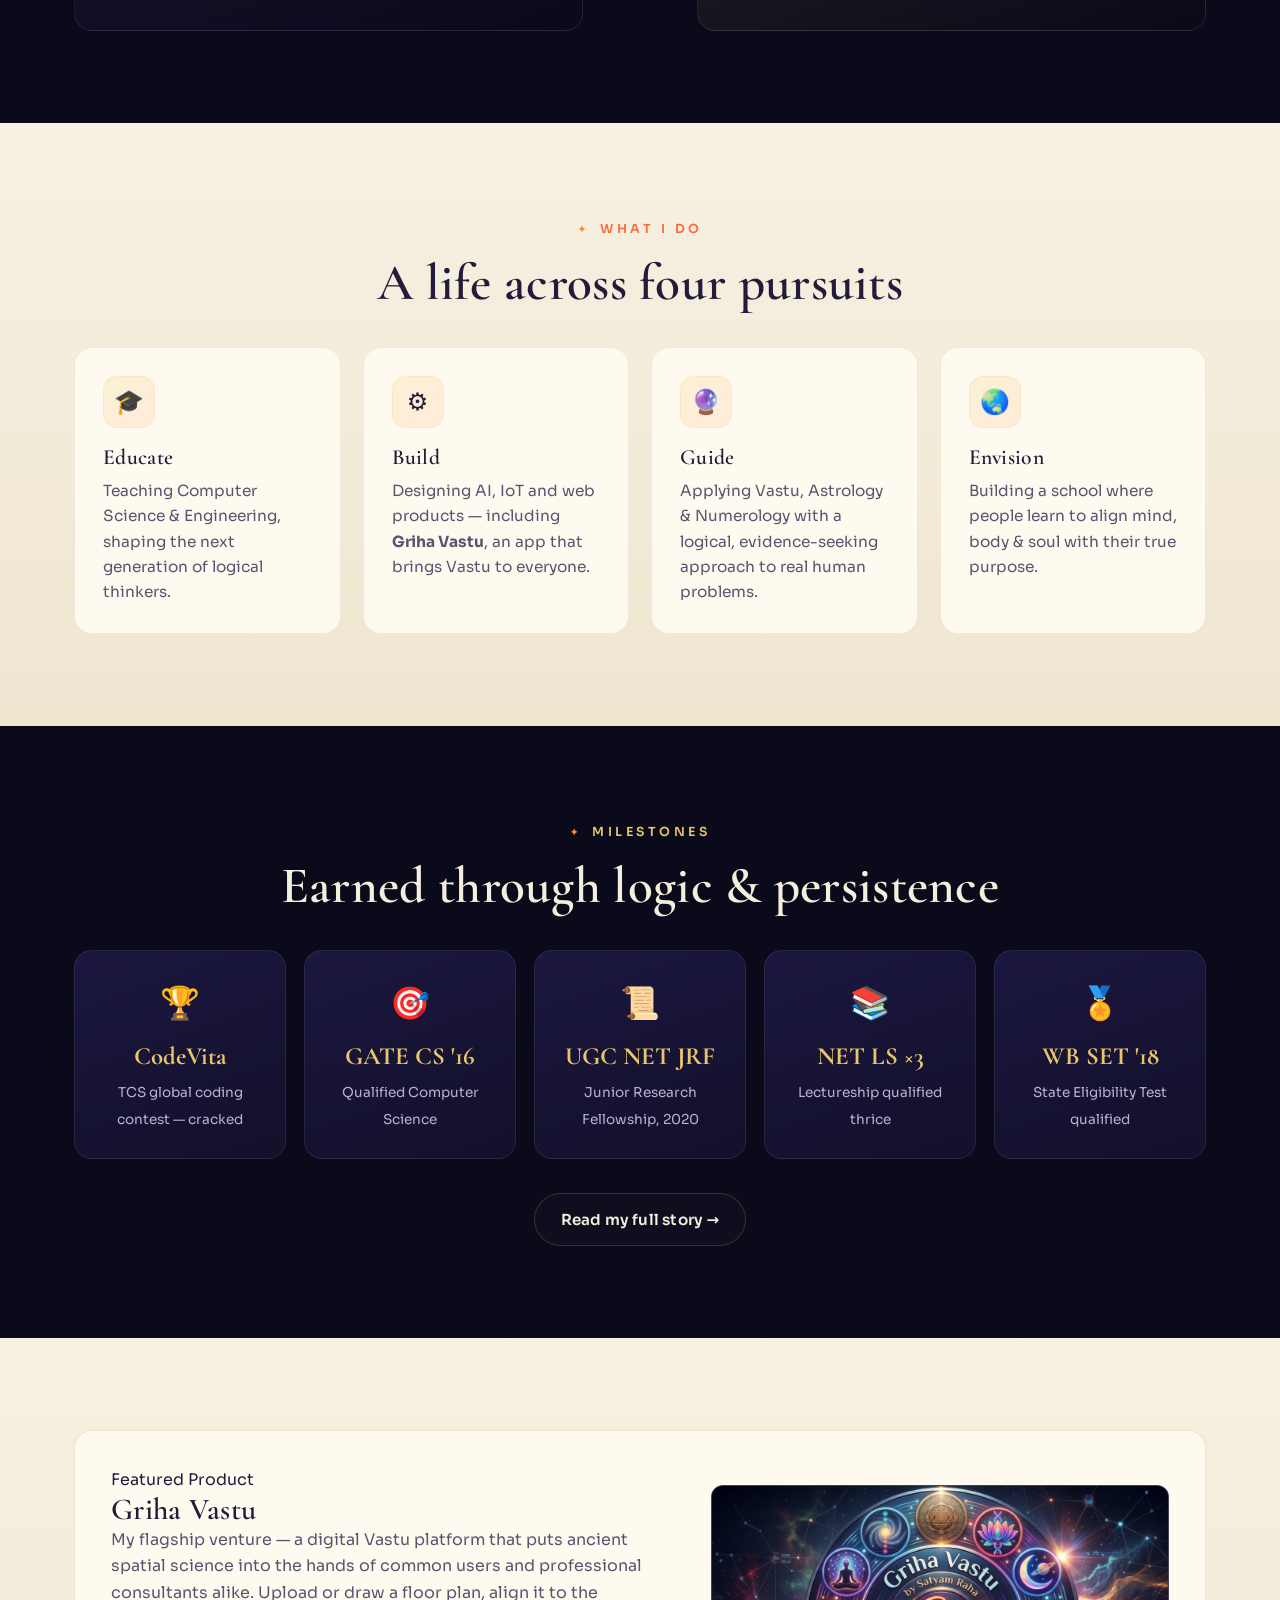
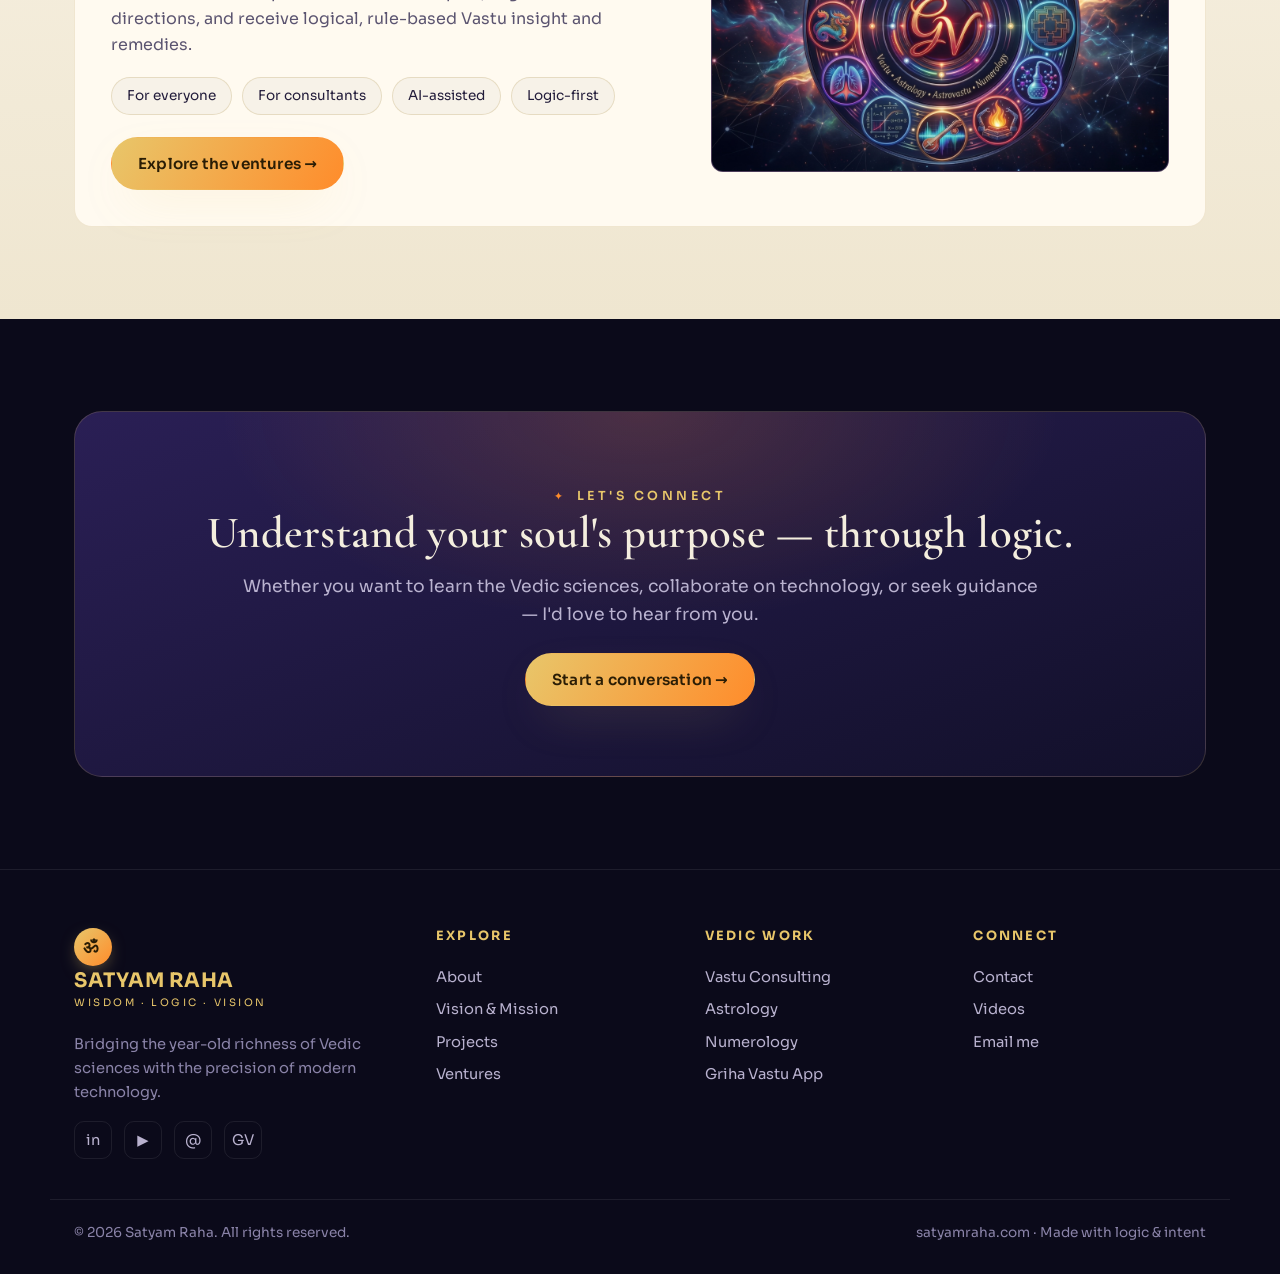
==== commit 7ac999f0: "Remove Assistant Professor/FIEM, fix Griha Vastu link, fill hero space - Removed all "Assistant Prof" ====
--- a/index.html
+++ b/index.html
@@ -4,7 +4,7 @@
   <meta charset="UTF-8" />
   <meta name="viewport" content="width=device-width, initial-scale=1.0" />
   <title>Satyam Raha — Bridging Vedic Sciences & Modern Technology</title>
-  <meta name="description" content="Satyam Raha — Assistant Professor of Computer Science, technologist, and Vedic sciences practitioner building a bridge between ancient wisdom and modern logic." />
+  <meta name="description" content="Satyam Raha — technologist, educator and Vedic-sciences practitioner building a bridge between ancient wisdom and modern logic." />
   <link rel="preconnect" href="https://fonts.googleapis.com" />
   <link rel="preconnect" href="https://fonts.gstatic.com" crossorigin />
   <link href="https://fonts.googleapis.com/css2?family=Cormorant+Garamond:wght@500;600;700&family=Sora:wght@300;400;500;600;700&display=swap" rel="stylesheet" />
@@ -41,10 +41,9 @@
         <span class="eyebrow">Technologist · Educator · Vedic Seeker</span>
         <h1>I bridge <span class="accent">ancient wisdom</span> with <span class="accent">modern logic</span></h1>
         <p class="role">
-          I'm <b>Satyam Raha</b> — Assistant Professor of Computer Science, a lifelong builder of
-          machines and code, and a student of the Vedic sciences. My life's work is to make the
-          timeless techniques of <b>Vastu, Astrology &amp; Numerology</b> understandable for a world
-          that wants logic.
+          I'm <b>Satyam Raha</b> — a technologist, educator and lifelong builder of machines and code,
+          and a student of the Vedic sciences. My life's work is to make the timeless techniques of
+          <b>Vastu, Astrology &amp; Numerology</b> understandable for a world that wants logic.
         </p>
         <div class="hero-cta">
           <a class="btn btn-primary" href="vision.html">My Vision →</a>
@@ -58,10 +57,21 @@
         </div>
       </div>
       <div class="portrait reveal">
-        <div class="portrait-ring">
-          <img src="assets/img/satyam.jpeg" alt="Satyam Raha" />
-        </div>
-        <div class="portrait-badge">Assistant Professor, CSE · FIEM Kolkata</div>
+        <div class="hero-card">
+          <span class="hero-card-eyebrow">At a glance</span>
+          <ul>
+            <li>🔮 Founder &amp; creator of <b>Griha Vastu</b></li>
+            <li>🎓 Educator in Computer Science &amp; Engineering</li>
+            <li>🕉️ Practitioner — Vastu · Astrology · Numerology</li>
+            <li>📍 Based in Kolkata, India</li>
+          </ul>
+        </div>
+        <div class="portrait-figure">
+          <div class="portrait-ring">
+            <img src="assets/img/satyam.jpeg" alt="Satyam Raha" />
+          </div>
+          <div class="portrait-badge">Founder · Griha Vastu</div>
+        </div>
       </div>
     </div>
   </section>
@@ -120,7 +130,7 @@
       <article class="card">
         <div class="ico">🎓</div>
         <h3>Educate</h3>
-        <p>Teaching Computer Science &amp; Engineering as an Assistant Professor, shaping the next generation of logical thinkers.</p>
+        <p>Teaching Computer Science &amp; Engineering, shaping the next generation of logical thinkers.</p>
       </article>
       <article class="card">
         <div class="ico">⚙️</div>
@@ -205,10 +215,10 @@
         <a class="brand" href="index.html"><span class="mark">ॐ</span><span><b>Satyam Raha</b><span>Wisdom · Logic · Vision</span></span></a>
         <p class="blurb" style="margin-top:16px">Bridging the year-old richness of Vedic sciences with the precision of modern technology.</p>
         <div class="socials">
-          <a href="https://www.linkedin.com/" title="LinkedIn" target="_blank" rel="noopener">in</a>
-          <a href="https://www.youtube.com/" title="YouTube" target="_blank" rel="noopener">▶</a>
+          <a href="https://www.linkedin.com/in/satyam-raha/" title="LinkedIn" target="_blank" rel="noopener">in</a>
+          <a href="https://www.youtube.com/@satyamraha8" title="YouTube" target="_blank" rel="noopener">▶</a>
           <a href="mailto:raha786.satyam@gmail.com" title="Email">@</a>
-          <a href="https://app.satyamraha.com" title="Griha Vastu" target="_blank" rel="noopener">GV</a>
+          <a href="https://app.retrogradearc.com" title="Griha Vastu" target="_blank" rel="noopener">GV</a>
         </div>
       </div>
       <div>
@@ -223,7 +233,7 @@
         <a href="ventures.html">Vastu Consulting</a>
         <a href="ventures.html">Astrology</a>
         <a href="ventures.html">Numerology</a>
-        <a href="https://app.satyamraha.com" target="_blank" rel="noopener">Griha Vastu App</a>
+        <a href="https://app.retrogradearc.com" target="_blank" rel="noopener">Griha Vastu App</a>
       </div>
       <div>
         <h5>Connect</h5>
--- a/assets/css/style.css
+++ b/assets/css/style.css
@@ -137,6 +137,10 @@
 .nav-links a:hover { color: var(--t-light); }
 .nav-links a.active { color: var(--gold); }
 .nav-cta { margin-left: 8px; }
+/* Keep the gold "Connect" button's text dark & readable — beats the muted
+   `.nav-links a` color which would otherwise win on specificity. */
+.nav-links a.nav-cta { color: #2a1d05; font-weight: 700; }
+.nav-links a.nav-cta:hover { color: #2a1d05; }
 .nav-toggle { display: none; background: none; border: 0; cursor: pointer; flex-direction: column; gap: 5px; }
 .nav-toggle span { width: 24px; height: 2px; background: var(--gold); transition: .3s; }
 
@@ -158,7 +162,26 @@
 .hero-stats .stat span { font-size: .8rem; color: var(--t-dim); letter-spacing: .04em; }
 
 /* Portrait with mandala ring */
-.portrait { position: relative; justify-self: center; }
+.portrait {
+  position: relative; justify-self: center; align-self: stretch;
+  display: flex; flex-direction: column; align-items: center; justify-content: center; gap: 26px;
+}
+.portrait-figure { position: relative; }
+
+/* "At a glance" glass card that fills the space above the portrait */
+.hero-card {
+  width: min(380px, 82vw);
+  background: linear-gradient(160deg, rgba(27,23,64,.72), rgba(18,16,42,.6));
+  border: 1px solid var(--line); border-radius: var(--radius);
+  padding: 18px 22px; box-shadow: var(--shadow); backdrop-filter: blur(8px);
+}
+.hero-card-eyebrow {
+  font-size: .68rem; letter-spacing: .24em; text-transform: uppercase;
+  color: var(--gold); font-weight: 600;
+}
+.hero-card ul { margin-top: 12px; display: flex; flex-direction: column; gap: 9px; }
+.hero-card li { font-size: .93rem; color: var(--t-light); line-height: 1.4; }
+.hero-card li b { color: var(--gold); font-weight: 600; }
 .portrait-ring {
   position: relative; width: min(380px, 78vw); aspect-ratio: 1;
   border-radius: 50%; padding: 14px;
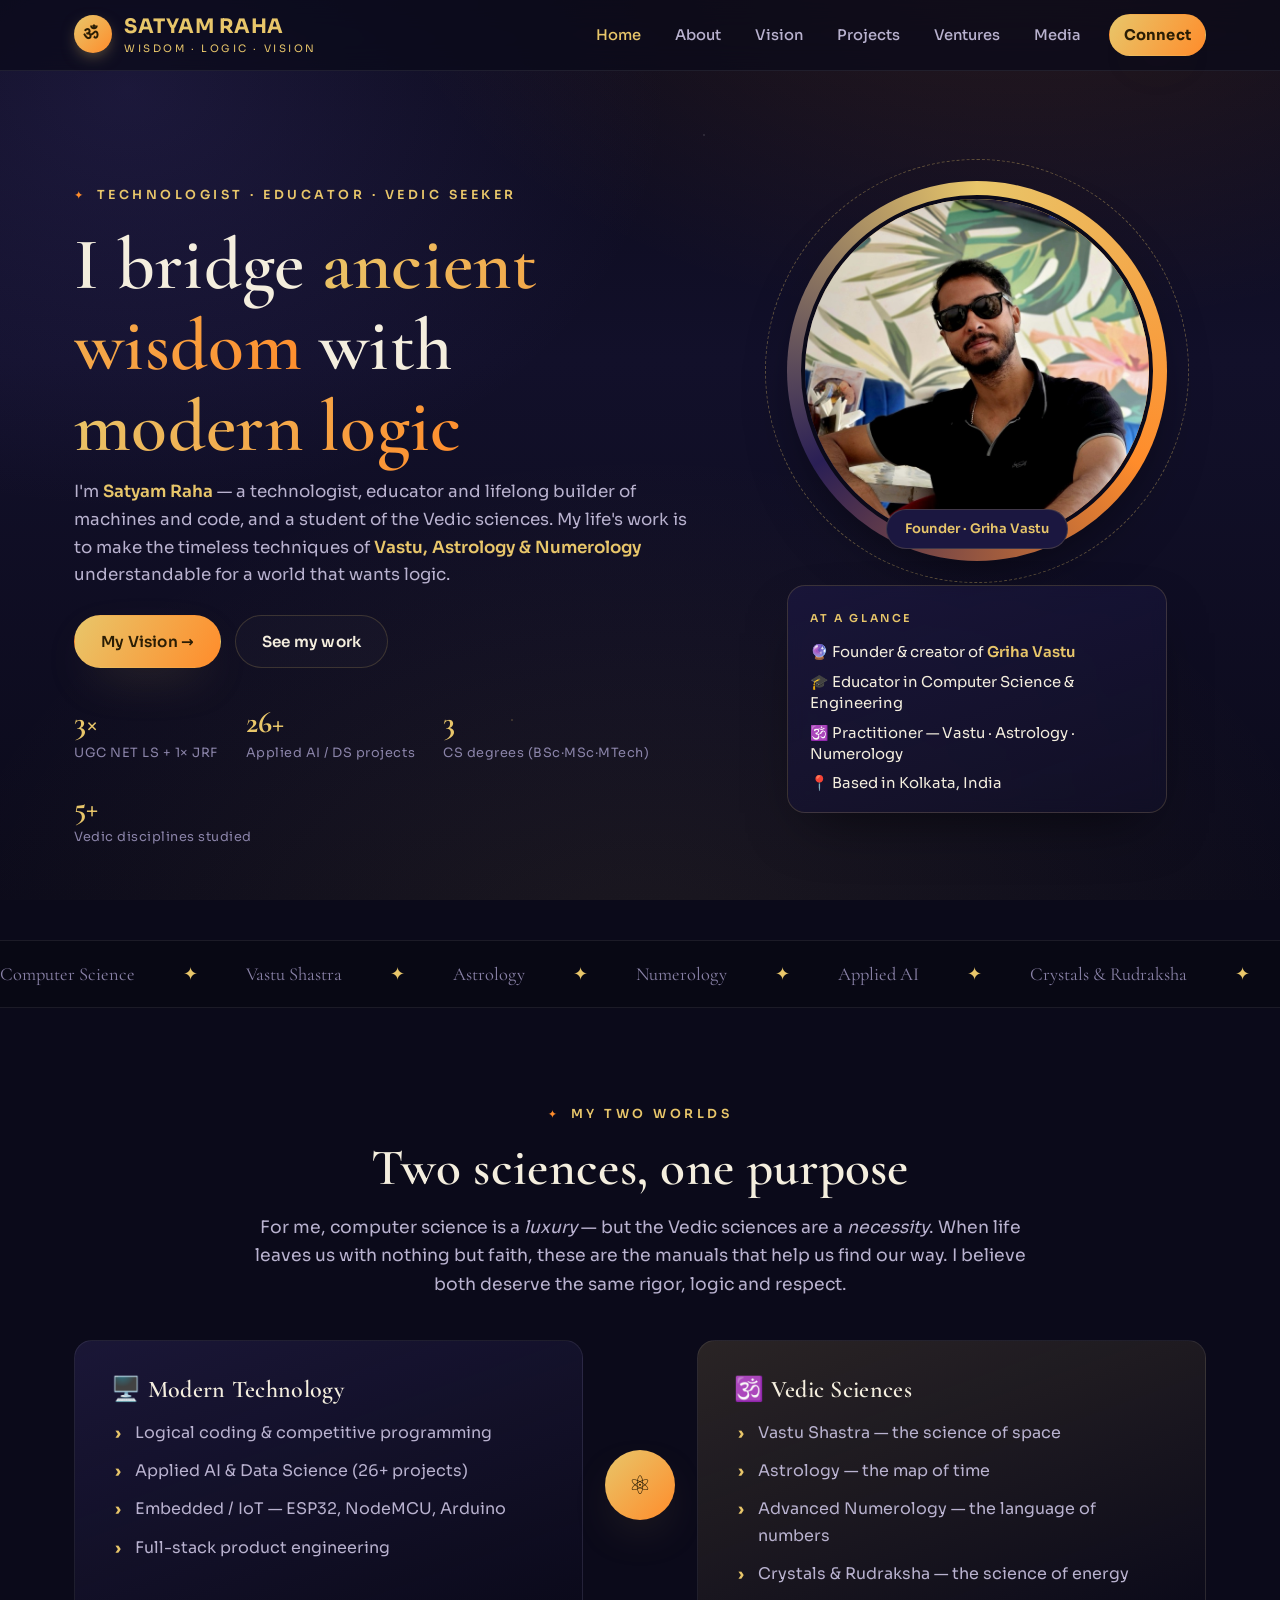
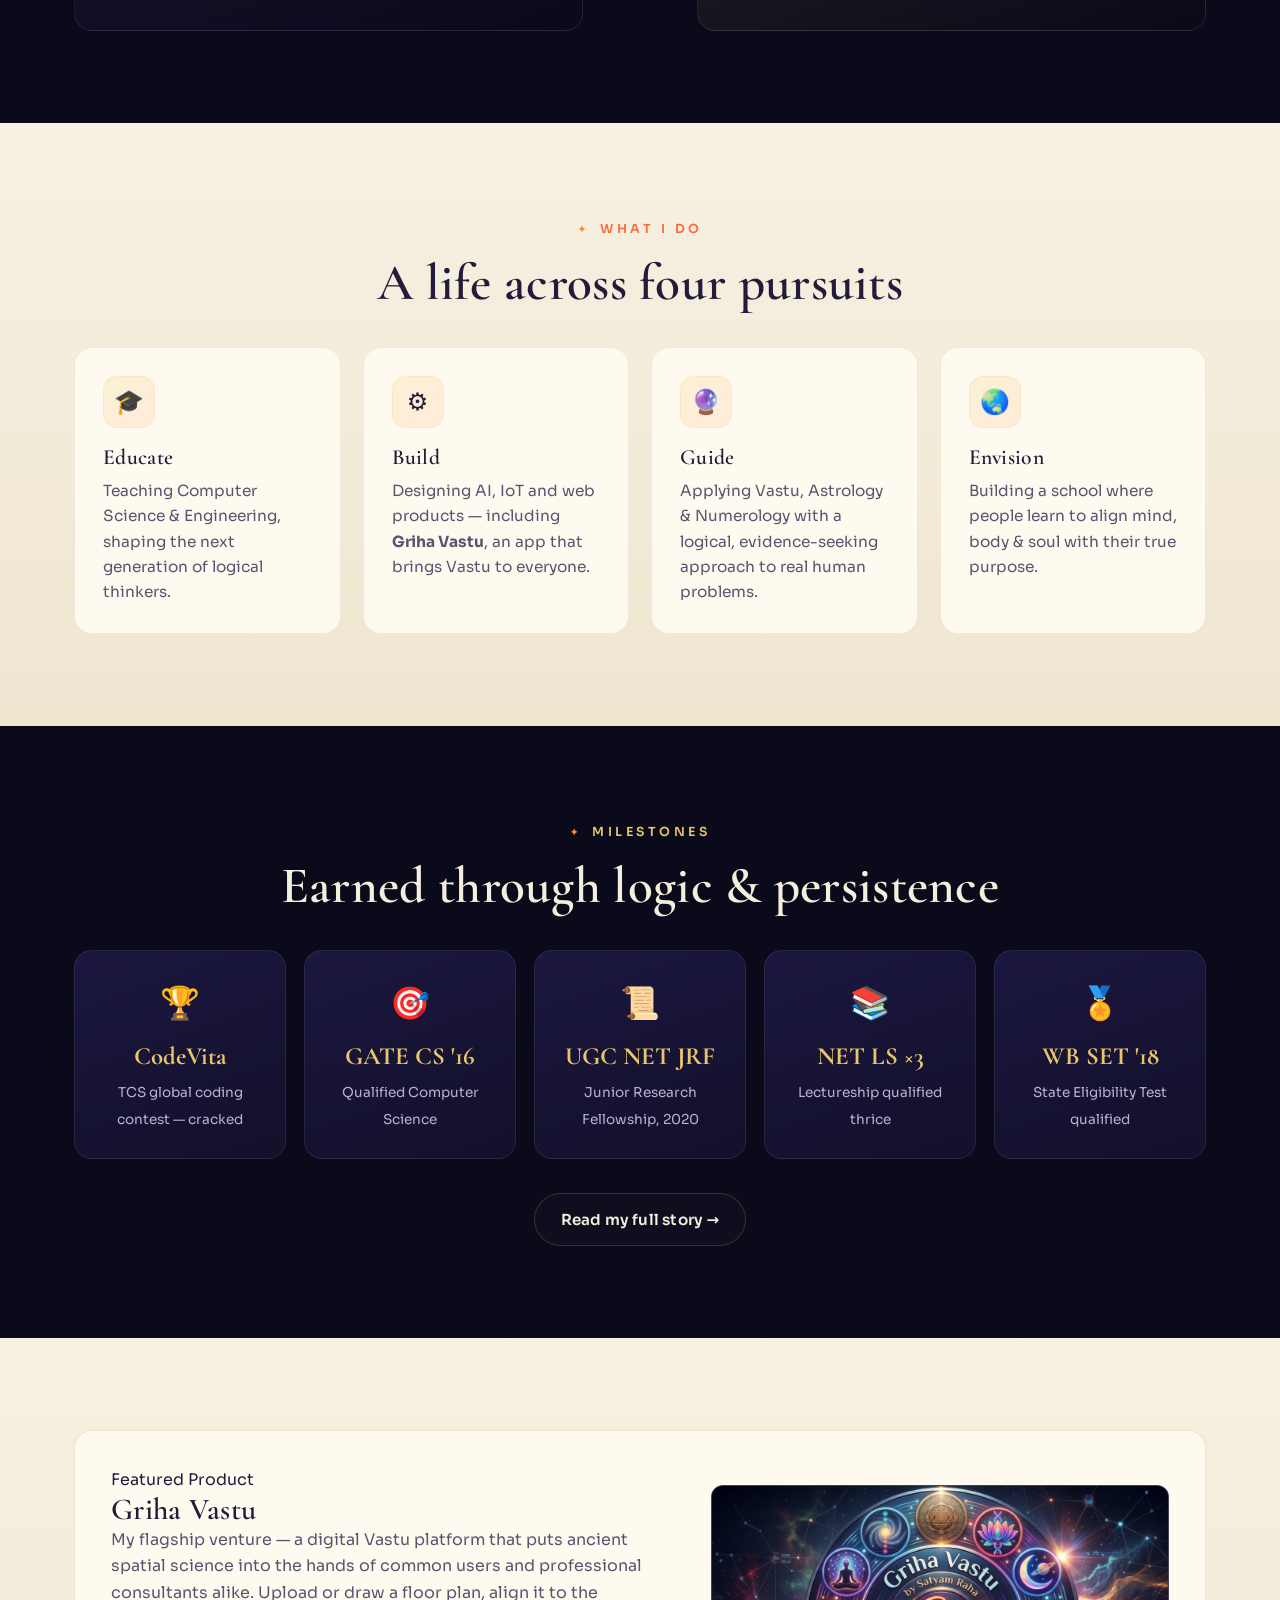
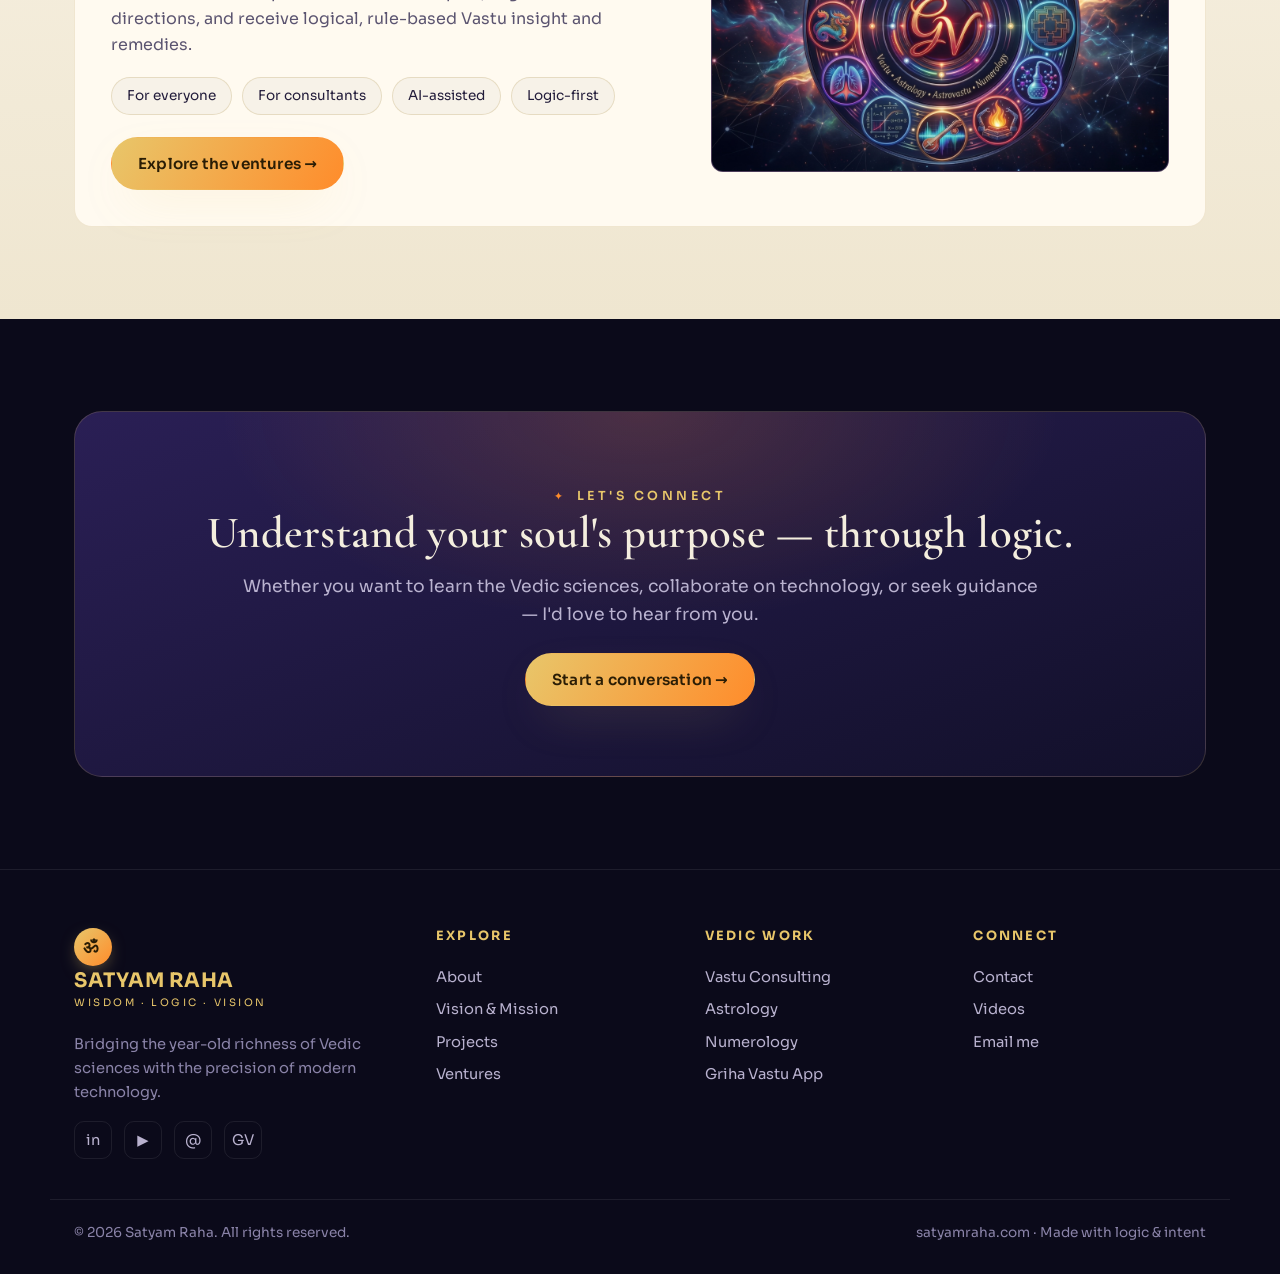
==== commit e0215b45: "Hero: photo on top, "At a glance" card below, top-align content Moved the portrait above the info ca" ====
--- a/index.html
+++ b/index.html
@@ -57,6 +57,12 @@
         </div>
       </div>
       <div class="portrait reveal">
+        <div class="portrait-figure">
+          <div class="portrait-ring">
+            <img src="assets/img/satyam.jpeg" alt="Satyam Raha" />
+          </div>
+          <div class="portrait-badge">Founder · Griha Vastu</div>
+        </div>
         <div class="hero-card">
           <span class="hero-card-eyebrow">At a glance</span>
           <ul>
@@ -65,12 +71,6 @@
             <li>🕉️ Practitioner — Vastu · Astrology · Numerology</li>
             <li>📍 Based in Kolkata, India</li>
           </ul>
-        </div>
-        <div class="portrait-figure">
-          <div class="portrait-ring">
-            <img src="assets/img/satyam.jpeg" alt="Satyam Raha" />
-          </div>
-          <div class="portrait-badge">Founder · Griha Vastu</div>
         </div>
       </div>
     </div>
--- a/assets/css/style.css
+++ b/assets/css/style.css
@@ -148,7 +148,7 @@
    HERO
    =================================================================== */
 .hero { padding: 110px 0 90px; position: relative; }
-.hero-grid { display: grid; grid-template-columns: 1.15fr .85fr; gap: 56px; align-items: center; }
+.hero-grid { display: grid; grid-template-columns: 1.15fr .85fr; gap: 56px; align-items: start; }
 .hero h1 { font-size: clamp(2.6rem, 6vw, 4.6rem); margin: 18px 0 10px; }
 .hero h1 .accent {
   background: linear-gradient(120deg, var(--gold), var(--saffron));
@@ -163,8 +163,8 @@
 
 /* Portrait with mandala ring */
 .portrait {
-  position: relative; justify-self: center; align-self: stretch;
-  display: flex; flex-direction: column; align-items: center; justify-content: center; gap: 26px;
+  position: relative; justify-self: center; align-self: start;
+  display: flex; flex-direction: column; align-items: center; justify-content: flex-start; gap: 24px;
 }
 .portrait-figure { position: relative; }
 
